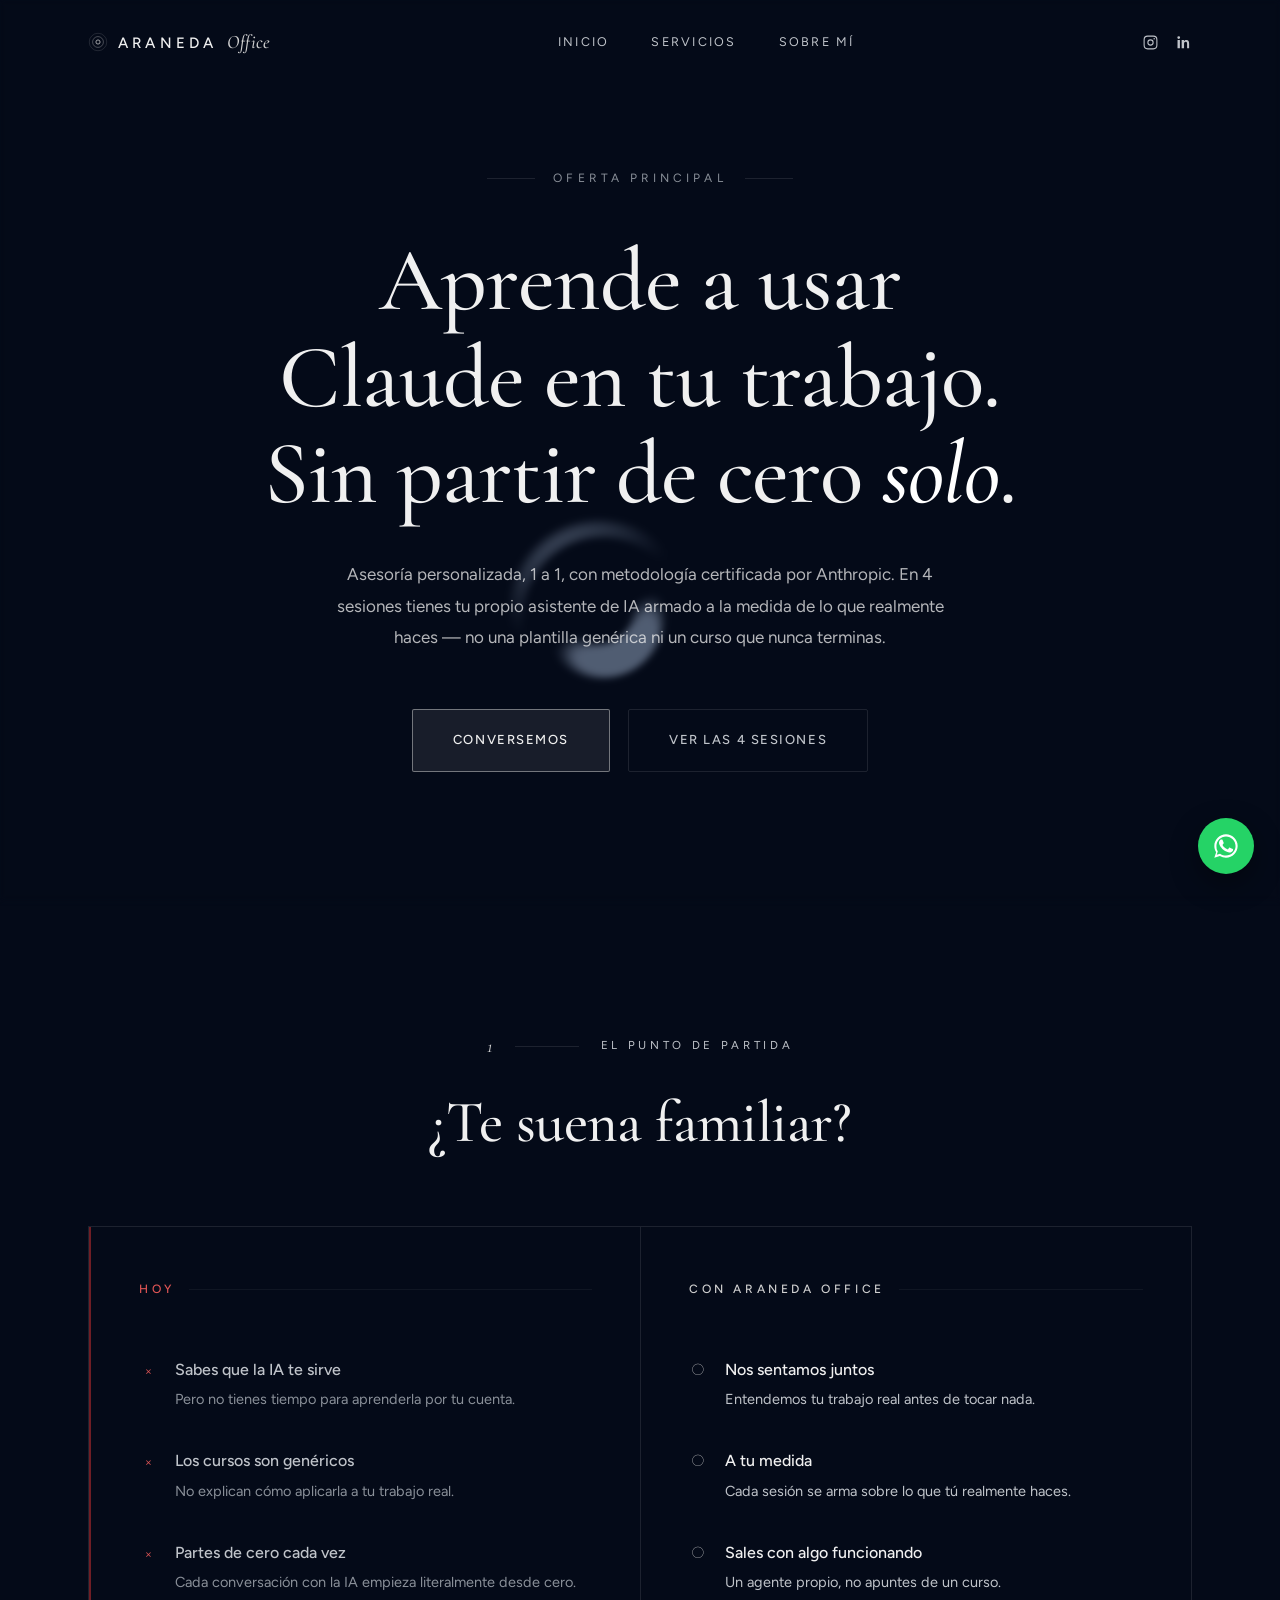
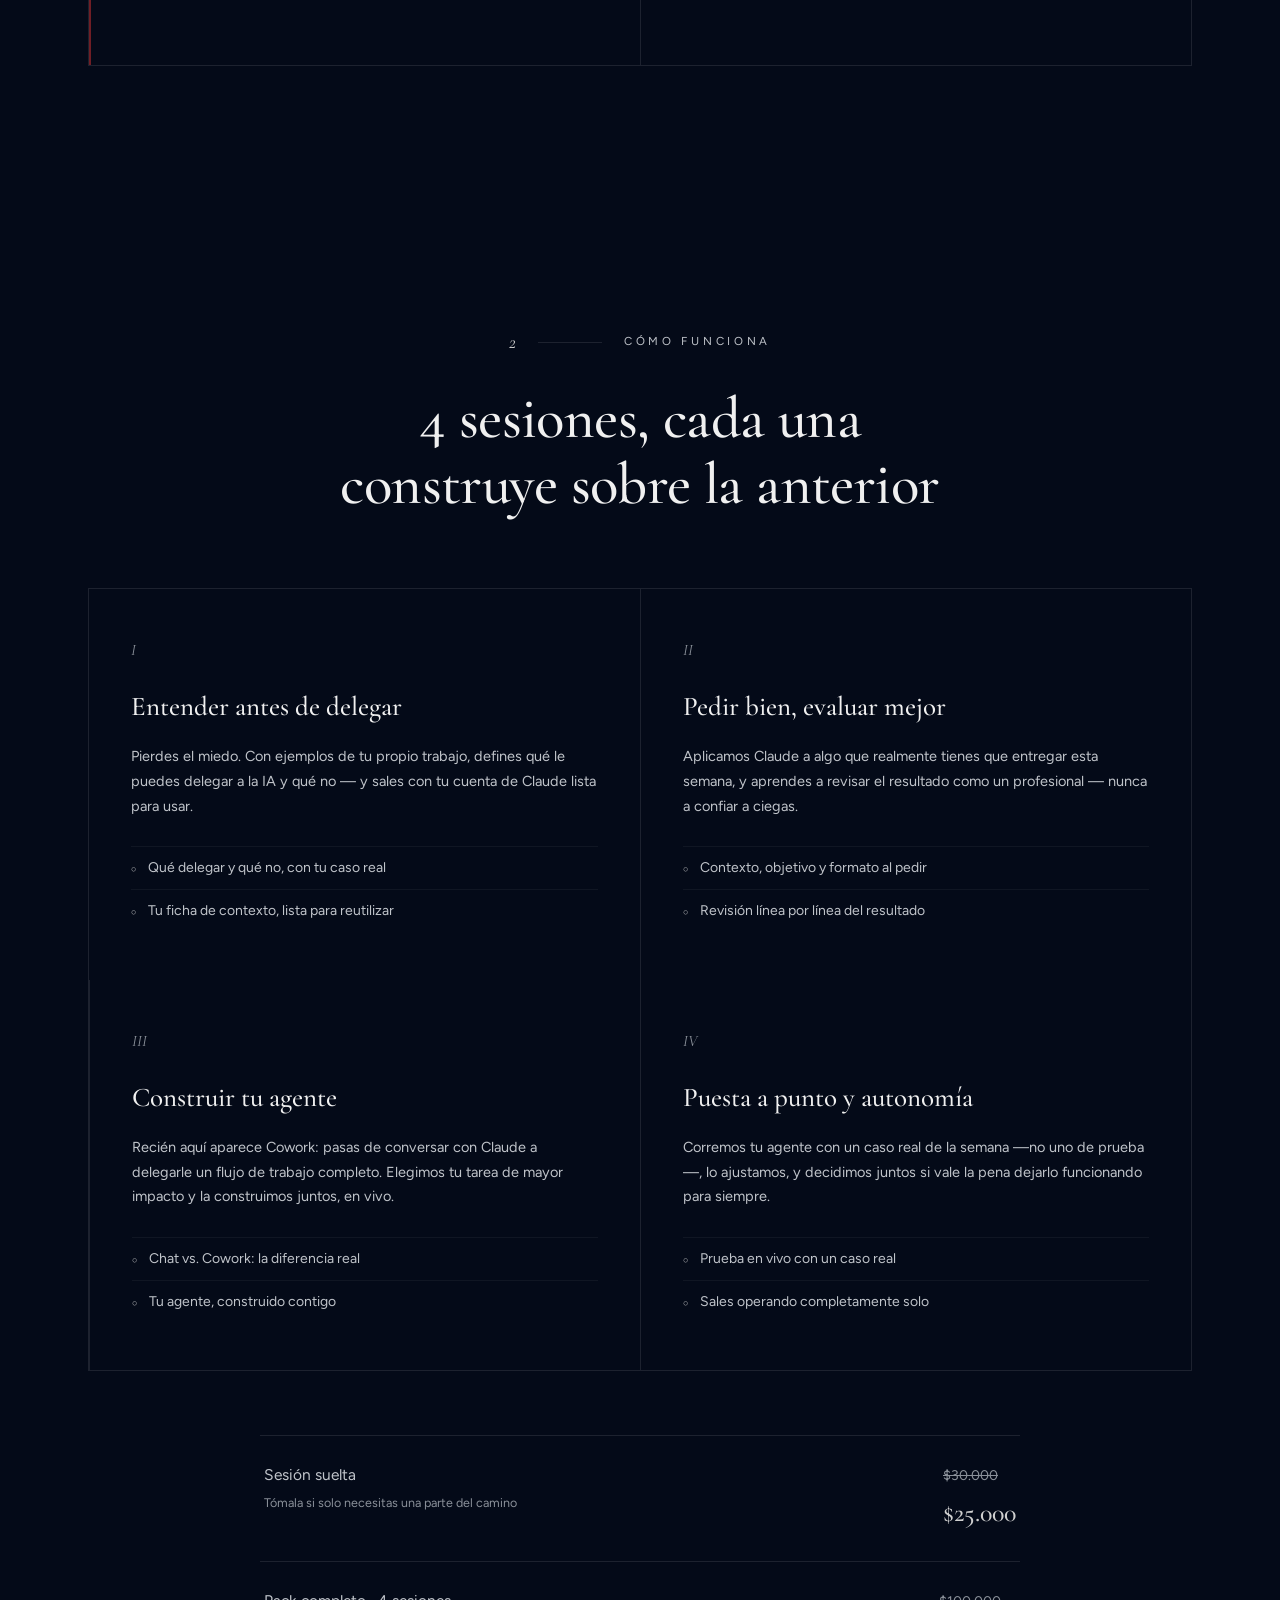
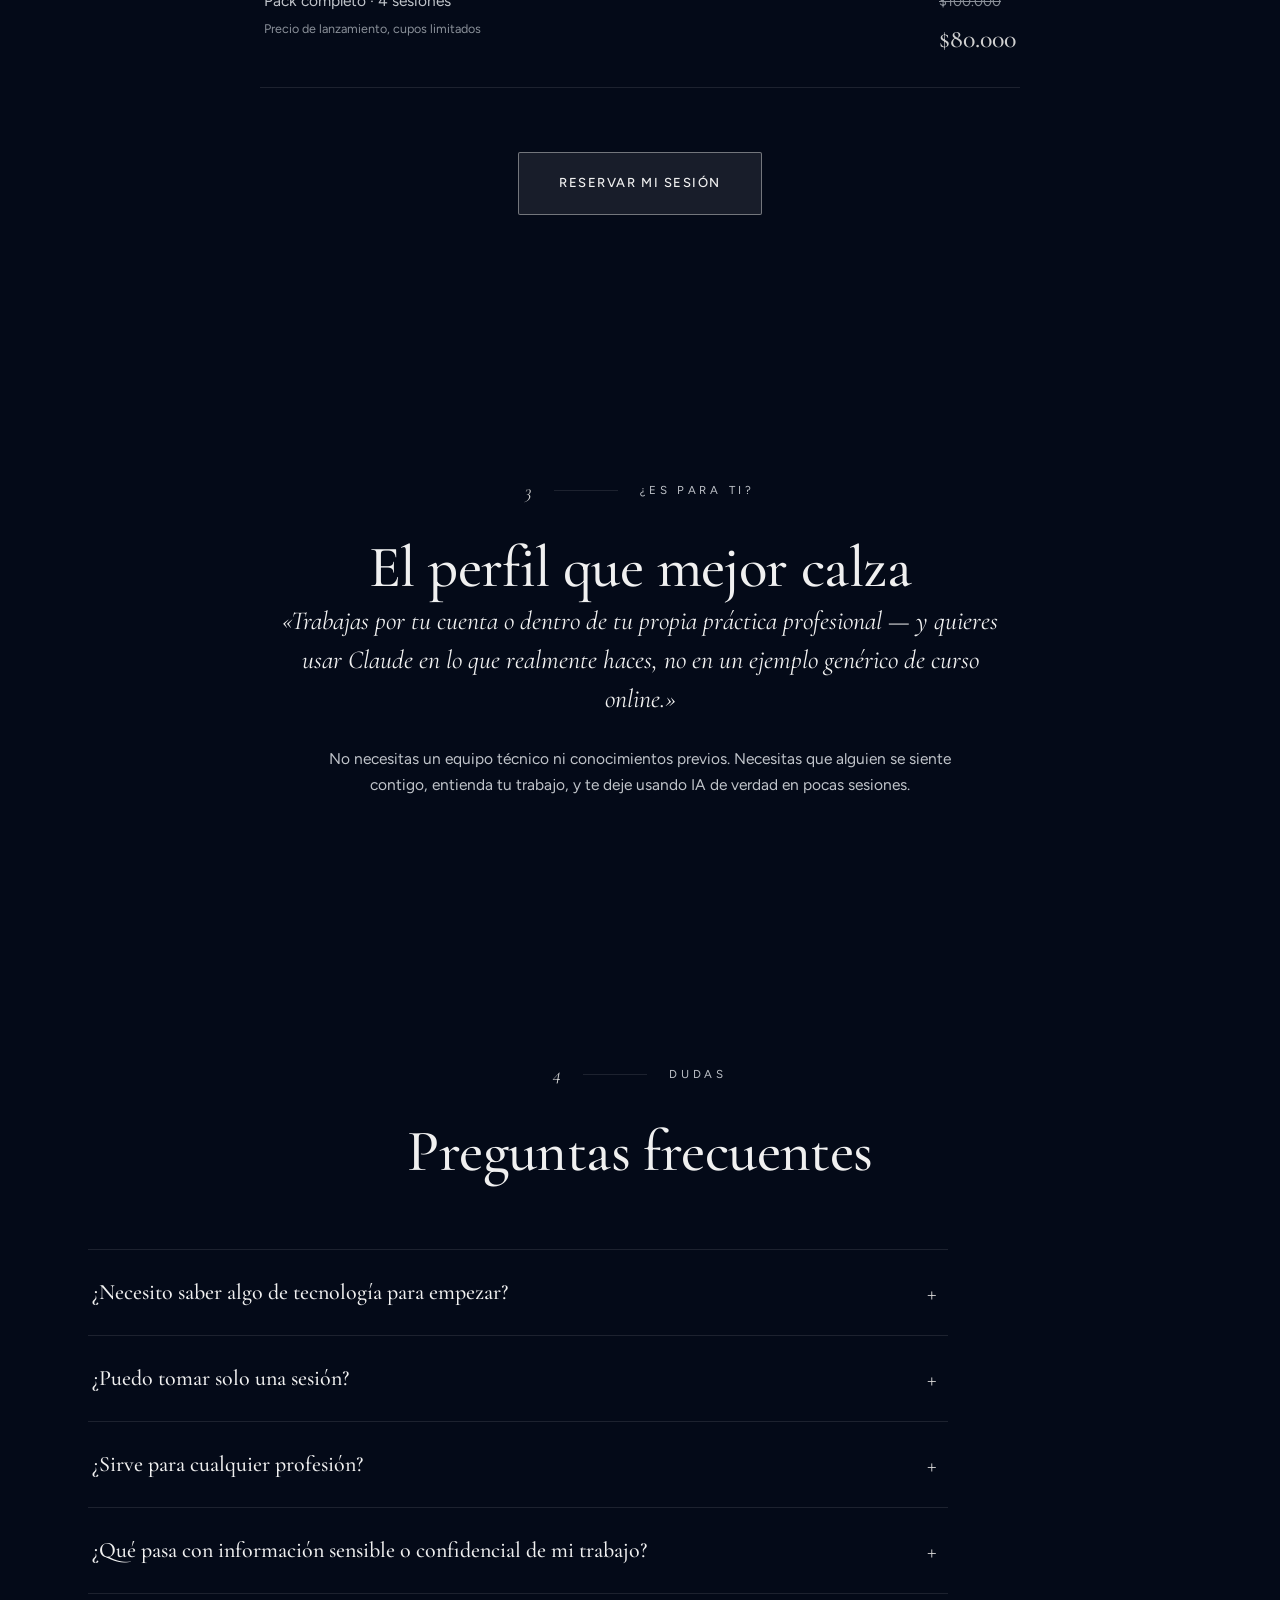
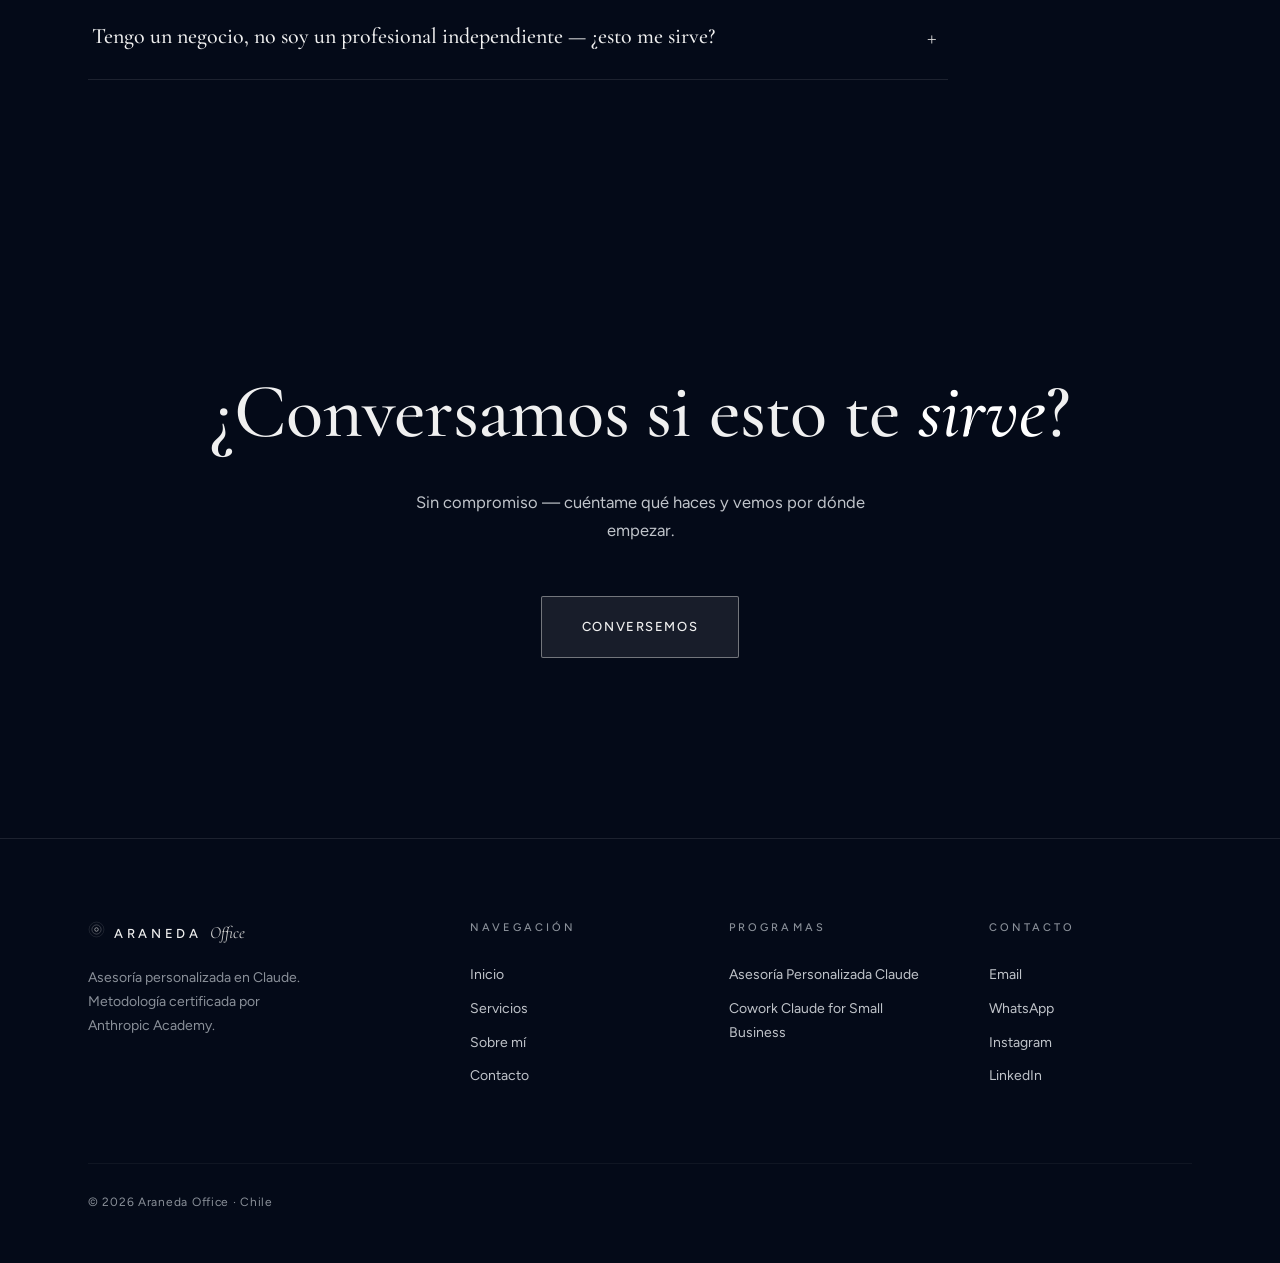
==== asesoria-claude.html @ 97a59f99 "feat: sitio web Araneda Office - deploy inicial Sube el sitio estatico completo (index, servicios, n" ====
<!DOCTYPE html>
<html lang="es">
<head>
<meta charset="UTF-8">
<meta name="viewport" content="width=device-width, initial-scale=1.0">
<title>Asesoría Personalizada Claude — Araneda Office</title>
<meta name="description" content="Asesoría 1 a 1 para aprender a usar Claude en tu trabajo. 4 sesiones, metodología certificada por Anthropic, un agente personalizado armado a tu medida.">
<link rel="preconnect" href="https://fonts.googleapis.com">
<link rel="preconnect" href="https://fonts.gstatic.com" crossorigin>
<link href="https://fonts.googleapis.com/css2?family=Cormorant+Garamond:ital,wght@0,400;0,500;0,600;1,400;1,500;1,600&family=Figtree:wght@300;400;500;600;700&display=swap" rel="stylesheet">
<link rel="stylesheet" href="styles.css">
</head>
<body>

<div id="root">

<a class="wa-float" href="https://wa.me/56984388246" target="_blank" rel="noopener" aria-label="Escríbeme por WhatsApp" data-ripple="true"><svg width="28" height="28" viewBox="0 0 24 24" fill="currentColor"><path d="M17.472 14.382c-.297-.149-1.758-.867-2.03-.967-.273-.099-.471-.148-.67.15-.197.297-.767.966-.94 1.164-.173.199-.347.223-.644.075-.297-.15-1.255-.463-2.39-1.475-.883-.788-1.48-1.761-1.653-2.059-.173-.297-.018-.458.13-.606.134-.133.298-.347.446-.52.149-.174.198-.298.298-.497.099-.198.05-.371-.025-.52-.075-.149-.669-1.612-.916-2.207-.242-.579-.487-.5-.669-.51-.173-.008-.371-.01-.57-.01-.198 0-.52.074-.792.372-.272.297-1.04 1.016-1.04 2.479 0 1.462 1.065 2.875 1.213 3.074.149.198 2.096 3.2 5.077 4.487.709.306 1.262.489 1.694.625.712.227 1.36.195 1.871.118.571-.085 1.758-.719 2.006-1.413.248-.694.248-1.289.173-1.413-.074-.124-.272-.198-.57-.347z"/><path d="M12.001 2C6.478 2 2 6.477 2 12c0 1.98.573 3.827 1.562 5.383L2 22l4.735-1.53A9.953 9.953 0 0 0 12.001 22C17.523 22 22 17.523 22 12S17.523 2 12.001 2zm0 18.2c-1.767 0-3.407-.52-4.79-1.415l-.343-.212-2.808.907.918-2.735-.223-.354A8.174 8.174 0 0 1 3.8 12c0-4.522 3.678-8.2 8.201-8.2 4.522 0 8.199 3.678 8.199 8.2 0 4.523-3.677 8.2-8.199 8.2z"/></svg></a>

<nav class="nv5">
  <div class="ctn nv5-in">
    <a href="index.html" class="nv5-logo" style="text-decoration:none;">
      <span class="mark"><svg width="20" height="20" viewBox="0 0 24 24" fill="none" stroke="currentColor" stroke-width="1" style="color:var(--ac)"><circle cx="12" cy="12" r="2.5" opacity="0.9"></circle><circle cx="12" cy="12" r="6.5" opacity="0.4"></circle><circle cx="12" cy="12" r="10.5" opacity="0.18"></circle></svg></span>
      <span class="w1">Araneda</span><span class="w2">Office</span>
    </a>
    <div class="nv5-lnk">
      <a href="index.html">Inicio</a>
      <a href="servicios.html">Servicios</a>
      <a href="nosotros.html">Sobre mí</a>
    </div>
    <div class="nv5-right">
      <div class="nv5-social">
        <a href="https://www.instagram.com/juandelagua.ia/" target="_blank" rel="noopener" aria-label="Instagram"><svg width="17" height="17" viewBox="0 0 24 24" fill="none" stroke="currentColor" stroke-width="1.5"><rect x="3" y="3" width="18" height="18" rx="5"></rect><circle cx="12" cy="12" r="3.7"></circle><circle cx="17.2" cy="6.8" r="1.05" fill="currentColor" stroke="none"></circle></svg></a>
        <a href="https://www.linkedin.com/in/juan-araneda-979a2236a/" target="_blank" rel="noopener" aria-label="LinkedIn"><svg width="17" height="17" viewBox="0 0 24 24" fill="currentColor"><path d="M6.94 8.5H3.56V20H6.94V8.5ZM5.25 7.01a1.96 1.96 0 1 0 0-3.92 1.96 1.96 0 0 0 0 3.92ZM20.44 20H17.06V14.02c0-1.42-.03-3.25-1.98-3.25-1.99 0-2.3 1.55-2.3 3.15V20H9.4V8.5h3.24v1.57h.05c.45-.85 1.56-1.75 3.2-1.75 3.42 0 4.05 2.25 4.05 5.18V20Z"/></svg></a>
      </div>
    </div>
    <button class="hmb" aria-label="Menú"><svg width="24" height="24" viewBox="0 0 24 24" fill="none" stroke="currentColor" stroke-width="1.5" stroke-linecap="round" stroke-linejoin="round"><line x1="3" y1="6" x2="21" y2="6"></line><line x1="3" y1="12" x2="21" y2="12"></line><line x1="3" y1="18" x2="21" y2="18"></line></svg></button>
  </div>
  <div class="nv5-prog"></div>
</nav>
<div class="mob5">
  <div class="mob5-hd">
    <a href="index.html" class="nv5-logo" style="text-decoration:none;">
      <span class="mark"><svg width="20" height="20" viewBox="0 0 24 24" fill="none" stroke="currentColor" stroke-width="1" style="color:var(--ac)"><circle cx="12" cy="12" r="2.5" opacity="0.9"></circle><circle cx="12" cy="12" r="6.5" opacity="0.4"></circle><circle cx="12" cy="12" r="10.5" opacity="0.18"></circle></svg></span>
      <span class="w1">Araneda</span><span class="w2">Office</span>
    </a>
    <button class="hmb hmb-close" style="display:flex;" aria-label="Cerrar"><svg width="24" height="24" viewBox="0 0 24 24" fill="none" stroke="currentColor" stroke-width="1.5" stroke-linecap="round" stroke-linejoin="round"><line x1="18" y1="6" x2="6" y2="18"></line><line x1="6" y1="6" x2="18" y2="18"></line></svg></button>
  </div>
  <div class="mob5-lnk">
    <a href="index.html">Inicio</a>
    <a href="servicios.html">Servicios</a>
    <a href="nosotros.html">Sobre mí</a>
  </div>
  <div class="mob5-social">
    <a href="https://www.instagram.com/juandelagua.ia/" target="_blank" rel="noopener" aria-label="Instagram"><svg width="22" height="22" viewBox="0 0 24 24" fill="none" stroke="currentColor" stroke-width="1.5"><rect x="3" y="3" width="18" height="18" rx="5"></rect><circle cx="12" cy="12" r="3.7"></circle><circle cx="17.2" cy="6.8" r="1.05" fill="currentColor" stroke="none"></circle></svg></a>
    <a href="https://www.linkedin.com/in/juan-araneda-979a2236a/" target="_blank" rel="noopener" aria-label="LinkedIn"><svg width="22" height="22" viewBox="0 0 24 24" fill="currentColor"><path d="M6.94 8.5H3.56V20H6.94V8.5ZM5.25 7.01a1.96 1.96 0 1 0 0-3.92 1.96 1.96 0 0 0 0 3.92ZM20.44 20H17.06V14.02c0-1.42-.03-3.25-1.98-3.25-1.99 0-2.3 1.55-2.3 3.15V20H9.4V8.5h3.24v1.57h.05c.45-.85 1.56-1.75 3.2-1.75 3.42 0 4.05 2.25 4.05 5.18V20Z"/></svg></a>
    <a href="https://wa.me/56984388246" target="_blank" rel="noopener" aria-label="WhatsApp" class="ico-wa"><svg width="22" height="22" viewBox="0 0 24 24" fill="currentColor"><path d="M17.472 14.382c-.297-.149-1.758-.867-2.03-.967-.273-.099-.471-.148-.67.15-.197.297-.767.966-.94 1.164-.173.199-.347.223-.644.075-.297-.15-1.255-.463-2.39-1.475-.883-.788-1.48-1.761-1.653-2.059-.173-.297-.018-.458.13-.606.134-.133.298-.347.446-.52.149-.174.198-.298.298-.497.099-.198.05-.371-.025-.52-.075-.149-.669-1.612-.916-2.207-.242-.579-.487-.5-.669-.51-.173-.008-.371-.01-.57-.01-.198 0-.52.074-.792.372-.272.297-1.04 1.016-1.04 2.479 0 1.462 1.065 2.875 1.213 3.074.149.198 2.096 3.2 5.077 4.487.709.306 1.262.489 1.694.625.712.227 1.36.195 1.871.118.571-.085 1.758-.719 2.006-1.413.248-.694.248-1.289.173-1.413-.074-.124-.272-.198-.57-.347z"/><path d="M12.001 2C6.478 2 2 6.477 2 12c0 1.98.573 3.827 1.562 5.383L2 22l4.735-1.53A9.953 9.953 0 0 0 12.001 22C17.523 22 22 17.523 22 12S17.523 2 12.001 2zm0 18.2c-1.767 0-3.407-.52-4.79-1.415l-.343-.212-2.808.907.918-2.735-.223-.354A8.174 8.174 0 0 1 3.8 12c0-4.522 3.678-8.2 8.201-8.2 4.522 0 8.199 3.678 8.199 8.2 0 4.523-3.677 8.2-8.199 8.2z"/></svg></a>
  </div>
</div>

<main>

<section class="hr5" id="hero">
  <div class="hr5-badge">Oferta principal</div>
  <h1>Aprende a usar Claude en tu trabajo.<br>Sin partir de cero <em>solo</em>.</h1>
  <p class="hr5-sub">Asesoría personalizada, 1 a 1, con metodología certificada por Anthropic. En 4 sesiones tienes tu propio asistente de IA armado a la medida de lo que realmente haces — no una plantilla genérica ni un curso que nunca terminas.</p>
  <div class="hr5-btns">
    <a href="https://wa.me/56984388246?text=Hola%20Juan%21%20Vi%20tu%20web%20%28Araneda%20Office%29%20y%20quiero%20conversar%20sobre%20c%C3%B3mo%20empezar%20a%20usar%20Claude%20en%20mi%20trabajo." target="_blank" rel="noopener" class="bt bt-p bt-lg" data-ripple="true">Conversemos</a>
    <a href="#sesiones" class="bt bt-g bt-lg" data-ripple="true">Ver las 4 sesiones</a>
  </div>
</section>

<section class="sc5" id="problema">
  <div class="ctn">
    <div class="sc-hd5">
      <div class="shd"><span class="shd-num">1</span><span class="shd-line"></span><span class="shd-lb">El punto de partida</span></div>
      <h2 class="shd-tt">¿Te suena familiar?</h2>
    </div>
    <div class="ps5-grid">
      <div class="ps5-col" style="border-left:2px solid rgba(220,50,50,0.5);">
        <div class="ps5-col-hd bad" style="color:#e05555;">Hoy</div>
        <div class="ps5-item bad"><span class="ps5-mark" style="color:#e05555;">×</span><div><h4>Sabes que la IA te sirve</h4><p>Pero no tienes tiempo para aprenderla por tu cuenta.</p></div></div>
        <div class="ps5-item bad"><span class="ps5-mark" style="color:#e05555;">×</span><div><h4>Los cursos son genéricos</h4><p>No explican cómo aplicarla a tu trabajo real.</p></div></div>
        <div class="ps5-item bad"><span class="ps5-mark" style="color:#e05555;">×</span><div><h4>Partes de cero cada vez</h4><p>Cada conversación con la IA empieza literalmente desde cero.</p></div></div>
      </div>
      <div class="ps5-col">
        <div class="ps5-col-hd good">Con Araneda Office</div>
        <div class="ps5-item good"><span class="ps5-mark">○</span><div><h4>Nos sentamos juntos</h4><p>Entendemos tu trabajo real antes de tocar nada.</p></div></div>
        <div class="ps5-item good"><span class="ps5-mark">○</span><div><h4>A tu medida</h4><p>Cada sesión se arma sobre lo que tú realmente haces.</p></div></div>
        <div class="ps5-item good"><span class="ps5-mark">○</span><div><h4>Sales con algo funcionando</h4><p>Un agente propio, no apuntes de un curso.</p></div></div>
      </div>
    </div>
  </div>
</section>

<section class="sc5" id="sesiones">
  <div class="ctn">
    <div class="sc-hd5">
      <div class="shd"><span class="shd-num">2</span><span class="shd-line"></span><span class="shd-lb">Cómo funciona</span></div>
      <h2 class="shd-tt">4 sesiones, cada una construye sobre la anterior</h2>
    </div>
    <div class="mtd-grid mtd-grid-2">
      <div class="mtd-card" data-ripple="true">
        <span class="mtd-num">I</span>
        <h3>Entender antes de delegar</h3>
        <p>Pierdes el miedo. Con ejemplos de tu propio trabajo, defines qué le puedes delegar a la IA y qué no — y sales con tu cuenta de Claude lista para usar.</p>
        <div class="mtd-bullets">
          <div class="mtd-bl"><span>Qué delegar y qué no, con tu caso real</span></div>
          <div class="mtd-bl"><span>Tu ficha de contexto, lista para reutilizar</span></div>
        </div>
      </div>
      <div class="mtd-card" data-ripple="true">
        <span class="mtd-num">II</span>
        <h3>Pedir bien, evaluar mejor</h3>
        <p>Aplicamos Claude a algo que realmente tienes que entregar esta semana, y aprendes a revisar el resultado como un profesional — nunca a confiar a ciegas.</p>
        <div class="mtd-bullets">
          <div class="mtd-bl"><span>Contexto, objetivo y formato al pedir</span></div>
          <div class="mtd-bl"><span>Revisión línea por línea del resultado</span></div>
        </div>
      </div>
      <div class="mtd-card" data-ripple="true">
        <span class="mtd-num">III</span>
        <h3>Construir tu agente</h3>
        <p>Recién aquí aparece Cowork: pasas de conversar con Claude a delegarle un flujo de trabajo completo. Elegimos tu tarea de mayor impacto y la construimos juntos, en vivo.</p>
        <div class="mtd-bullets">
          <div class="mtd-bl"><span>Chat vs. Cowork: la diferencia real</span></div>
          <div class="mtd-bl"><span>Tu agente, construido contigo</span></div>
        </div>
      </div>
      <div class="mtd-card" data-ripple="true">
        <span class="mtd-num">IV</span>
        <h3>Puesta a punto y autonomía</h3>
        <p>Corremos tu agente con un caso real de la semana —no uno de prueba—, lo ajustamos, y decidimos juntos si vale la pena dejarlo funcionando para siempre.</p>
        <div class="mtd-bullets">
          <div class="mtd-bl"><span>Prueba en vivo con un caso real</span></div>
          <div class="mtd-bl"><span>Sales operando completamente solo</span></div>
        </div>
      </div>
    </div>
    <div class="prc">
      <div class="prc-row">
        <div class="prc-lb">Sesión suelta<small>Tómala si solo necesitas una parte del camino</small></div>
        <div class="prc-val"><span class="prc-old">$30.000</span><span class="prc-new">$25.000</span></div>
      </div>
      <div class="prc-row">
        <div class="prc-lb">Pack completo · 4 sesiones<small>Precio de lanzamiento, cupos limitados</small></div>
        <div class="prc-val"><span class="prc-old">$100.000</span><span class="prc-new">$80.000</span></div>
      </div>
    </div>
    <div class="mtd-cta">
      <a href="https://wa.me/56984388246?text=Hola%20Juan%21%20Quiero%20reservar%20mi%20sesi%C3%B3n%20de%20la%20Asesor%C3%ADa%20Personalizada%20Claude." target="_blank" rel="noopener" class="bt bt-p bt-lg" data-ripple="true">Reservar mi sesión</a>
    </div>
  </div>
</section>

<section class="sc5" id="para-ti">
  <div class="ctn">
    <div class="sc-hd5">
      <div class="shd"><span class="shd-num">3</span><span class="shd-line"></span><span class="shd-lb">¿Es para ti?</span></div>
      <h2 class="shd-tt">El perfil que mejor calza</h2>
    </div>
    <p style="font-family:var(--serif);font-size:26px;font-style:italic;font-weight:400;color:var(--t1);line-height:1.5;max-width:720px;margin:0 auto;text-align:center;">
      «Trabajas por tu cuenta o dentro de tu propia práctica profesional — y quieres usar Claude en lo que realmente haces, no en un ejemplo genérico de curso online.»
    </p>
    <p style="max-width:640px;margin:28px auto 0;text-align:center;color:var(--t2);font-size:15.5px;">No necesitas un equipo técnico ni conocimientos previos. Necesitas que alguien se siente contigo, entienda tu trabajo, y te deje usando IA de verdad en pocas sesiones.</p>
  </div>
</section>

<section class="sc5" id="faq">
  <div class="ctn">
    <div class="sc-hd5">
      <div class="shd"><span class="shd-num">4</span><span class="shd-line"></span><span class="shd-lb">Dudas</span></div>
      <h2 class="shd-tt">Preguntas frecuentes</h2>
    </div>
    <div class="fq5">
      <div class="fq5-it">
        <button class="fq5-q"><span>¿Necesito saber algo de tecnología para empezar?</span><span class="pm">+</span></button>
        <div class="fq5-a"><div class="fq5-a-in">No. Está pensado para alguien que parte desde cero.</div></div>
      </div>
      <div class="fq5-it">
        <button class="fq5-q"><span>¿Puedo tomar solo una sesión?</span><span class="pm">+</span></button>
        <div class="fq5-a"><div class="fq5-a-in">Sí — se venden sueltas a precio de lanzamiento de $25.000 cada una, aunque el pack de las 4 tiene mejor precio y sigue un camino pensado para que cada sesión construya sobre la anterior.</div></div>
      </div>
      <div class="fq5-it">
        <button class="fq5-q"><span>¿Sirve para cualquier profesión?</span><span class="pm">+</span></button>
        <div class="fq5-a"><div class="fq5-a-in">Sí — el contenido de la sesión 2 en adelante se adapta a lo que tú hagas (clases, informes, atención a tus clientes, lo que sea). No es una plantilla fija.</div></div>
      </div>
      <div class="fq5-it">
        <button class="fq5-q"><span>¿Qué pasa con información sensible o confidencial de mi trabajo?</span><span class="pm">+</span></button>
        <div class="fq5-a"><div class="fq5-a-in">Se trata desde la primera sesión — hay reglas claras sobre qué nunca debe compartirse con una IA de uso general, antes de tocar nada de tu información real.</div></div>
      </div>
      <div class="fq5-it">
        <button class="fq5-q"><span>Tengo un negocio, no soy un profesional independiente — ¿esto me sirve?</span><span class="pm">+</span></button>
        <div class="fq5-a"><div class="fq5-a-in">Puede que te sirva más <a href="cowork-sb.html" style="color:var(--ac);">Cowork Claude for Small Business</a> (próximamente), pensado específicamente para dueños de negocio. Si tienes dudas, <a href="https://wa.me/56984388246?text=Hola%20Juan%2C%20tengo%20una%20duda%20sobre%20cu%C3%A1l%20programa%20me%20sirve." target="_blank" rel="noopener" style="color:var(--ac);">escríbeme</a> y te oriento.</div></div>
      </div>
    </div>
  </div>
</section>

<section class="ct5" id="cta">
  <div class="ctn">
    <h2>¿Conversamos si esto te <em>sirve</em>?</h2>
    <p class="ct5-ds">Sin compromiso — cuéntame qué haces y vemos por dónde empezar.</p>
    <a href="https://wa.me/56984388246?text=Hola%20Juan%21%20Vi%20tu%20web%20%28Araneda%20Office%29%20y%20quiero%20conversar%20sobre%20c%C3%B3mo%20empezar%20a%20usar%20Claude%20en%20mi%20trabajo." target="_blank" rel="noopener" class="bt bt-p bt-lg" data-ripple="true">Conversemos</a>
  </div>
</section>

</main>

<footer class="ft5">
  <div class="ctn">
    <div class="ft5-grid">
      <div>
        <span class="ft5-br">
          <svg width="17" height="17" viewBox="0 0 24 24" fill="none" stroke="currentColor" stroke-width="1" style="color:var(--ac)"><circle cx="12" cy="12" r="2.5" opacity="0.9"></circle><circle cx="12" cy="12" r="6.5" opacity="0.4"></circle><circle cx="12" cy="12" r="10.5" opacity="0.18"></circle></svg>
          <span class="w1">Araneda</span><span class="w2">Office</span>
        </span>
        <p class="ft5-tg">Asesoría personalizada en Claude. Metodología certificada por Anthropic Academy.</p>
      </div>
      <div class="ft5-col">
        <h4>Navegación</h4>
        <a href="index.html">Inicio</a>
        <a href="servicios.html">Servicios</a>
        <a href="nosotros.html">Sobre mí</a>
        <a href="contacto.html">Contacto</a>
      </div>
      <div class="ft5-col">
        <h4>Programas</h4>
        <a href="asesoria-claude.html">Asesoría Personalizada Claude</a>
        <a href="cowork-sb.html">Cowork Claude for Small Business</a>
      </div>
      <div class="ft5-col">
        <h4>Contacto</h4>
        <a href="mailto:juanaranedagattavara@gmail.com">Email</a>
        <a href="https://wa.me/56984388246" target="_blank" rel="noopener">WhatsApp</a>
        <a href="https://www.instagram.com/juandelagua.ia/" target="_blank" rel="noopener">Instagram</a>
        <a href="https://www.linkedin.com/in/juan-araneda-979a2236a/" target="_blank" rel="noopener">LinkedIn</a>
      </div>
    </div>
    <div class="ft5-btm">
      <span>© 2026 Araneda Office · Chile</span>
    </div>
  </div>
</footer>

</div>

<script src="water.js"></script>
<script src="site.js"></script>
</body>
</html>
---- styles.css ----
/* styles-v5.css — Araneda Office v5 · "Agua quieta" */

:root {
  --bg: #040a18;
  --bg2: #060e1e;
  --t1: #f0f0f0;
  --t2: #c0c4ca;
  --t3: #8a9099;
  --ac: #d0d0d0;
  --ac-rgb: 208, 208, 208;
  --hair: rgba(255, 255, 255, 0.10);
  --hair-soft: rgba(255, 255, 255, 0.05);
  --glass: rgba(2, 2, 4, 0.65);
  --serif: 'Cormorant Garamond', Georgia, serif;
  --sans: 'Figtree', 'Helvetica Neue', sans-serif;
  --ease: cubic-bezier(0.16, 1, 0.3, 1);
}

* { margin: 0; padding: 0; box-sizing: border-box; }
html { scroll-behavior: smooth; }
body {
  background: var(--bg);
  color: var(--t1);
  font-family: var(--sans);
  font-weight: 400;
  font-size: 16px;
  line-height: 1.7;
  -webkit-font-smoothing: antialiased;
  overflow-x: hidden;
}
::selection { background: rgba(255, 255, 255, 0.2); color: #fff; }
::-webkit-scrollbar { width: 10px; }
::-webkit-scrollbar-track { background: var(--bg); }
::-webkit-scrollbar-thumb { background: rgba(255, 255, 255, 0.12); border-radius: 5px; border: 2px solid var(--bg); }

#water-sim {
  position: fixed; inset: 0;
  width: 100vw; height: 100vh;
  z-index: 0; pointer-events: none;
  filter: blur(2.5px);
  image-rendering: auto;
}
#water-rings {
  position: fixed; inset: 0;
  z-index: 0; pointer-events: none;
}
#root { position: relative; z-index: 1; }

a { color: inherit; text-decoration: none; }
em { font-style: italic; }

.ctn { max-width: 1200px; margin: 0 auto; padding: 0 48px; }

/* ── Section wrapper ── */

/* ── Buttons ── */
.bt {
  display: inline-flex; align-items: center; gap: 10px;
  font-family: var(--sans); font-size: 13px; font-weight: 500;
  letter-spacing: 0.12em; text-transform: uppercase;
  padding: 17px 32px;
  border: 1px solid rgba(var(--ac-rgb), 0.35);
  border-radius: 2px;
  color: var(--t1);
  background: rgba(var(--ac-rgb), 0.05);
  cursor: pointer;
  transition: background 0.5s var(--ease), border-color 0.5s var(--ease), color 0.5s var(--ease), box-shadow 0.5s var(--ease);
  white-space: nowrap;
}
.bt:hover {
  background: rgba(var(--ac-rgb), 0.13);
  border-color: rgba(var(--ac-rgb), 0.65);
  box-shadow: 0 0 36px rgba(var(--ac-rgb), 0.12);
}
.bt-p { border-color: rgba(var(--ac-rgb), 0.5); background: rgba(var(--ac-rgb), 0.1); }
.bt-g { border-color: var(--hair); background: transparent; color: var(--t2); }
.bt-g:hover { color: var(--t1); }
.bt-lg { padding: 19px 40px; }
.bt svg { flex-shrink: 0; }
.bt:disabled { cursor: default; }
button.bt { font-family: var(--sans); }

/* ── Nav ── */
.nv5 {
  position: fixed; top: 0; left: 0; right: 0; z-index: 50;
  transition: background 0.6s var(--ease), border-color 0.6s var(--ease), backdrop-filter 0.6s var(--ease);
  border-bottom: 1px solid transparent;
}
.nv5.scr {
  background: rgba(4, 10, 24, 0.82);
  backdrop-filter: blur(14px);
  -webkit-backdrop-filter: blur(14px);
  border-bottom-color: var(--hair-soft);
}
.nv5-in {
  display: flex; align-items: center; justify-content: space-between;
  height: 84px;
}
.nv5-logo {
  display: inline-flex; align-items: baseline; gap: 10px;
  cursor: pointer; user-select: none;
}
.nv5-logo .mark { align-self: center; display: inline-flex; }
.nv5-logo .w1 {
  font-family: var(--sans); font-weight: 500; font-size: 15px;
  letter-spacing: 0.28em; text-transform: uppercase; color: var(--t1);
}
.nv5-logo .w2 {
  font-family: var(--serif); font-style: italic; font-weight: 500;
  font-size: 19px; color: var(--ac); letter-spacing: 0.02em;
}
.nv5-lnk { display: flex; gap: 42px; }
.nv5-lnk a {
  font-size: 12.5px; font-weight: 400; letter-spacing: 0.18em; text-transform: uppercase;
  color: var(--t2);
  transition: color 0.4s;
  position: relative; padding: 4px 0;
}
.nv5-lnk a::after {
  content: ''; position: absolute; bottom: 0; left: 0;
  width: 100%; height: 1px; background: var(--ac);
  transform: scaleX(0); transform-origin: left;
  transition: transform 0.5s var(--ease);
}
.nv5-lnk a:hover { color: var(--t1); }
.nv5-lnk a:hover::after { transform: scaleX(1); }
.nv5-cta .bt { padding: 12px 22px; font-size: 11.5px; }
.nv5-right { display: flex; align-items: center; gap: 24px; }
.nv5-social { display: flex; align-items: center; gap: 16px; }
.nv5-social a { color: var(--t2); display: inline-flex; transition: color 0.4s, transform 0.4s var(--ease); }
.nv5-social a:hover { color: var(--ac); transform: translateY(-2px); }
.nv5-prog {
  position: absolute; bottom: -1px; left: 0; height: 1px;
  background: rgba(255, 255, 255, 0.35);
  transition: width 0.15s linear;
  pointer-events: none;
}
.hmb {
  display: none; background: none; border: none; color: var(--t1);
  cursor: pointer; padding: 8px;
}

/* Mobile menu */
.mob5 {
  position: fixed; inset: 0; z-index: 90;
  background: rgba(4, 10, 24, 0.97);
  backdrop-filter: blur(20px); -webkit-backdrop-filter: blur(20px);
  display: none; flex-direction: column;
  padding: 24px 32px;
}
.mob5.on { display: flex; }
.mob5-hd { display: flex; align-items: center; justify-content: space-between; height: 60px; }
.mob5-lnk { display: flex; flex-direction: column; gap: 8px; margin-top: 64px; }
.mob5-lnk a {
  font-family: var(--serif); font-size: 34px; font-weight: 500;
  color: var(--t2); padding: 10px 0;
  border-bottom: 1px solid var(--hair-soft);
  transition: color 0.4s, padding-left 0.4s var(--ease);
}
.mob5-lnk a:hover { color: var(--t1); padding-left: 12px; }
.mob5-lnk a.acc { color: var(--ac); font-style: italic; }
.mob5-social { display: flex; align-items: center; gap: 22px; margin-top: 40px; padding-top: 28px; border-top: 1px solid var(--hair-soft); }
.mob5-social a { color: var(--t2); display: inline-flex; transition: color 0.4s; }
.mob5-social a:hover { color: var(--ac); }

/* ── WhatsApp floating button ── */
.wa-float {
  position: fixed; right: 26px; bottom: 26px; z-index: 70;
  width: 56px; height: 56px; border-radius: 50%;
  background: #25D366; color: #fff;
  display: flex; align-items: center; justify-content: center;
  box-shadow: 0 10px 28px rgba(0,0,0,0.4);
  transition: transform 0.4s var(--ease), box-shadow 0.4s var(--ease);
}
.wa-float:hover { transform: translateY(-3px) scale(1.06); box-shadow: 0 14px 34px rgba(0,0,0,0.5); }
@media (max-width: 768px) { .wa-float { right: 16px; bottom: 16px; width: 50px; height: 50px; } }

/* ── Pricing: launch price / strikethrough / soon badge ── */
.prc-old { display: block; font-size: 14px; font-family: var(--sans); font-weight: 400; color: var(--t3); text-decoration: line-through; margin-bottom: 3px; }
.prc-new { color: var(--ac); }
.prc-launch-tag {
  display: inline-block; margin-left: 10px; font-size: 9.5px; letter-spacing: 0.14em; text-transform: uppercase;
  color: var(--ac); border: 1px solid rgba(var(--ac-rgb), 0.4); padding: 4px 9px; vertical-align: middle;
}
.soon-badge {
  display: inline-block; font-size: 11px; font-weight: 700; letter-spacing: 0.14em; text-transform: uppercase;
  color: #ff5c5c; border: 1px solid rgba(255,92,92,0.55); background: rgba(255,92,92,0.1);
  padding: 5px 12px; margin-left: 12px; vertical-align: middle;
}
.prc-row.soon .prc-val { color: #ff5c5c; font-style: normal; font-weight: 700; font-size: 17px; letter-spacing: 0.06em; text-transform: uppercase; }
.bt-soon { opacity: 0.55; cursor: default; pointer-events: none; }
.ico-wa { color: #25D366 !important; }
.ico-wa:hover { color: #1ebc59 !important; }

/* ── Hero ── */
.hr5 {
  min-height: 100vh;
  display: flex; flex-direction: column;
  align-items: center; justify-content: center;
  text-align: center;
  position: relative;
  padding: 140px 24px 100px;
}
.hr5-badge {
  font-size: 12px; font-weight: 400; letter-spacing: 0.34em; text-transform: uppercase;
  color: var(--t3);
  display: inline-flex; align-items: center; gap: 18px;
  margin-bottom: 44px;
}
.hr5-badge::before, .hr5-badge::after {
  content: ''; width: 48px; height: 1px; background: var(--hair);
}
.hr5 h1 {
  font-family: var(--serif); font-weight: 500;
  font-size: clamp(44px, 7vw, 92px);
  line-height: 1.08;
  letter-spacing: -0.01em;
  max-width: 1060px;
  text-wrap: balance;
}
.hr5 h1 em { color: #fff; font-weight: 500; }
.hr5-sub {
  max-width: 620px;
  margin-top: 36px;
  font-size: 17px; line-height: 1.85; color: var(--t1); opacity: 0.75;
  text-wrap: pretty;
}
.hr5-btns { display: flex; gap: 18px; margin-top: 56px; flex-wrap: wrap; justify-content: center; }
.hr5-proof {
  margin-top: 60px;
  font-size: 13px; color: var(--t2); letter-spacing: 0.04em;
  font-style: italic; font-family: var(--serif); font-size: 16px;
}
.hr5-scroll {
  position: absolute; bottom: 38px; left: 50%; transform: translateX(-50%);
  display: flex; flex-direction: column; align-items: center; gap: 12px;
  color: var(--t3); font-size: 10.5px; letter-spacing: 0.3em; text-transform: uppercase;
}
.hr5-scroll .line {
  width: 1px; height: 56px;
  background: linear-gradient(to bottom, transparent, rgba(255, 255, 255, 0.3));
  position: relative; overflow: hidden;
}
.hr5-scroll .line::after {
  content: ''; position: absolute; top: -40%; left: 0; width: 100%; height: 40%;
  background: rgba(255, 255, 255, 0.6);
  animation: drip 2.6s var(--ease) infinite;
}
@keyframes drip { 0% { top: -40%; } 70%, 100% { top: 110%; } }
@media (prefers-reduced-motion: reduce) { .hr5-scroll .line::after { animation: none; } }

/* ── Sections ── */
.sc5 { padding: 130px 0; position: relative; }
.shd { display: flex; align-items: center; gap: 22px; margin-bottom: 28px; justify-content: center; }
.shd-num {
  font-family: var(--serif); font-style: italic; font-size: 19px; color: var(--ac);
}
.shd-line { flex: 0 0 64px; height: 1px; background: var(--hair); }
.shd-lb {
  font-size: 11.5px; letter-spacing: 0.32em; text-transform: uppercase; color: var(--t2);
  font-weight: 400;
}
.shd-tt {
  font-family: var(--serif); font-weight: 500;
  font-size: clamp(36px, 4.6vw, 60px);
  line-height: 1.12; letter-spacing: -0.01em;
  max-width: 760px;
  text-wrap: balance;
  text-align: center;
  margin: 0 auto;
}
.shd-tt em { color: #fff; }
.shd-ds { margin-top: 22px; max-width: 560px; color: var(--t1); font-size: 16.5px; text-wrap: pretty; opacity: 0.8; text-align: center; margin-left: auto; margin-right: auto; }

/* ── Service cards (2-col grid) ── */
.svc-list { margin-top: 70px; display: grid; grid-template-columns: 1fr 1fr; gap: 20px; }
.svc-card {
  border: 1px solid var(--hair);
  padding: 44px 36px;
  transition: background 0.5s var(--ease), border-color 0.5s var(--ease);
  cursor: default;
}
.svc-card:hover { background: rgba(var(--ac-rgb), 0.03); border-color: rgba(255,255,255,0.14); }
.svc-num { font-family: var(--serif); font-style: italic; font-size: 15px; color: var(--t3); display: block; margin-bottom: 20px; }
.svc-card h3 {
  font-family: var(--serif); font-weight: 500; font-size: 28px; letter-spacing: 0;
  line-height: 1.2; margin-bottom: 14px;
}
.svc-card p { color: var(--t2); font-size: 15px; text-wrap: pretty; line-height: 1.75; }
.svc-note { margin-top: 44px; color: var(--t3); font-size: 15px; text-align: center; }
.svc-note a { color: var(--ac); border-bottom: 1px solid rgba(var(--ac-rgb), 0.3); transition: border-color 0.4s; }
.svc-note a:hover { border-color: var(--ac); }

/* ── FLUJO ── */
.flj-intro {
  font-family: var(--serif); font-style: italic; font-weight: 400;
  font-size: clamp(21px, 2.6vw, 30px); line-height: 1.5;
  color: var(--t2); max-width: 680px;
  margin: 26px auto 0;
  text-align: center;
}
.flj-intro strong { color: var(--ac); font-weight: 500; }
.flj-grid {
  display: grid; grid-template-columns: repeat(4, 1fr);
  gap: 0; margin-top: 90px;
  border-left: 1px solid var(--hair);
}
.flj-step {
  padding: 8px 28px 8px 28px;
  border-right: 1px solid var(--hair);
  position: relative;
  transition: background 0.6s var(--ease);
}
.flj-step:hover { background: rgba(var(--ac-rgb), 0.025); }
.flj-letter {
  font-family: var(--serif); font-style: italic; font-weight: 500;
  font-size: 84px; line-height: 1;
  color: transparent;
  -webkit-text-stroke: 1px rgba(255, 255, 255, 0.35);
  transition: color 0.7s var(--ease);
}
.flj-step:hover .flj-letter { color: rgba(255, 255, 255, 0.7); }
.flj-word {
  margin-top: 26px;
  font-size: 12px; letter-spacing: 0.26em; text-transform: uppercase;
  color: var(--t1); font-weight: 500;
}
.flj-step p { margin-top: 16px; font-size: 14px; line-height: 1.75; color: var(--t2); text-wrap: pretty; }

/* ── Industries (3-col grid) ── */
.ind5-list { margin-top: 70px; display: grid; grid-template-columns: repeat(2, 1fr); gap: 20px; }
.ind5-card {
  border: 1px solid var(--hair);
  padding: 44px 32px;
  text-decoration: none; color: inherit;
  display: flex; flex-direction: column;
  transition: background 0.5s var(--ease), border-color 0.5s var(--ease);
}
.ind5-card:hover { background: rgba(var(--ac-rgb), 0.03); border-color: rgba(255,255,255,0.14); }
.ind5-card h3 {
  font-family: var(--serif); font-weight: 500;
  font-size: clamp(24px, 2.8vw, 30px); line-height: 1.2;
  margin-bottom: 16px;
  transition: color 0.4s;
}
.ind5-card:hover h3 { color: var(--ac); }
.ind5-card p { color: var(--t2); font-size: 14.5px; text-wrap: pretty; line-height: 1.75; }
.ind5-note { margin-top: 44px; color: var(--t3); font-size: 15px; text-align: center; }
.ind5-note a { color: var(--ac); border-bottom: 1px solid rgba(var(--ac-rgb), 0.3); }

/* ── About ── */
.ab5-grid { display: grid; grid-template-columns: 1fr 240px; gap: 70px; align-items: start; margin-top: 70px; }
.ab5-photo-wrap {
  position: sticky; top: 120px;
  display: flex; flex-direction: column; align-items: center; gap: 20px;
}
.ab5-photo {
  width: 200px; height: 200px;
  border-radius: 50%;
  object-fit: cover;
  border: 2px solid var(--hair);
  filter: grayscale(0.1);
}
.ab5-photo-name {
  font-family: var(--serif); font-size: 18px; font-weight: 500; color: var(--t1);
  text-align: center;
}
.ab5-photo-role {
  font-size: 12px; letter-spacing: 0.2em; text-transform: uppercase; color: var(--t3);
  text-align: center; margin-top: -12px;
}
.ab5-left { display: flex; flex-direction: column; gap: 40px; }
.ab5-text p { color: var(--t2); font-size: 16.5px; line-height: 1.9; text-wrap: pretty; }
.ab5-text p + p { margin-top: 24px; }
.ab5-text .lead {
  font-family: var(--serif); font-size: 26px; font-style: italic; font-weight: 400;
  color: var(--t1); line-height: 1.5; margin-bottom: 30px;
}
.ab5-vals { display: flex; flex-direction: column; border-top: 1px solid var(--hair); }
.ab5-val { padding: 26px 4px; border-bottom: 1px solid var(--hair); }
.ab5-val h4 { font-size: 13px; letter-spacing: 0.22em; text-transform: uppercase; color: var(--ac); font-weight: 500; }
.ab5-val p { margin-top: 8px; color: var(--t2); font-size: 15px; }

/* ── CTA final ── */
.ct5 { padding: 160px 0 180px; text-align: center; }
.ct5 h2 {
  font-family: var(--serif); font-weight: 500;
  font-size: clamp(42px, 6vw, 80px); line-height: 1.1;
  letter-spacing: -0.01em; text-wrap: balance;
  max-width: 900px; margin: 0 auto;
}
.ct5 h2 em { color: #fff; }
.ct5-ds { margin: 34px auto 0; max-width: 480px; color: var(--t2); font-size: 16.5px; }
.ct5 .bt { margin-top: 52px; }
.ct5-note { margin-top: 26px; font-size: 12px; letter-spacing: 0.24em; text-transform: uppercase; color: var(--t3); }

/* ── Footer ── */
.ft5 { border-top: 1px solid var(--hair); padding: 80px 0 50px; position: relative; }
.ft5-grid { display: grid; grid-template-columns: 1.6fr 1fr 1fr 1fr; gap: 56px; }
.ft5-br { display: inline-flex; align-items: baseline; gap: 9px; }
.ft5-br .w1 { font-size: 13px; letter-spacing: 0.28em; text-transform: uppercase; font-weight: 500; }
.ft5-br .w2 { font-family: var(--serif); font-style: italic; font-size: 17px; color: var(--ac); }
.ft5-tg { margin-top: 18px; color: var(--t3); font-size: 14px; max-width: 280px; text-wrap: pretty; }
.ft5-col h4 { font-size: 11px; letter-spacing: 0.28em; text-transform: uppercase; color: var(--t3); font-weight: 500; margin-bottom: 20px; }
.ft5-col a { display: block; color: var(--t2); font-size: 14px; padding: 5px 0; transition: color 0.4s; }
.ft5-col a:hover { color: var(--ac); }
.ft5-btm {
  margin-top: 70px; padding-top: 28px;
  border-top: 1px solid var(--hair-soft);
  font-size: 12px; color: var(--t3); letter-spacing: 0.06em;
  display: flex; justify-content: space-between; flex-wrap: wrap; gap: 12px;
}

/* ── Problema / Solución split ── */
.ps5-grid {
  display: grid; grid-template-columns: 1fr 1fr;
  margin-top: 70px;
  border: 1px solid var(--hair);
}
.ps5-col { padding: 52px 48px; }
.ps5-col + .ps5-col { border-left: 1px solid var(--hair); }
.ps5-col-hd {
  font-size: 12px; letter-spacing: 0.3em; text-transform: uppercase; font-weight: 500;
  margin-bottom: 38px; display: flex; align-items: center; gap: 14px;
}
.ps5-col-hd.bad { color: var(--t3); }
.ps5-col-hd.good { color: var(--ac); }
.ps5-col-hd::after { content: ''; flex: 1; height: 1px; background: var(--hair-soft); }
.ps5-item { display: flex; gap: 18px; padding: 18px 0; }
.ps5-mark {
  font-family: var(--serif); font-size: 18px; line-height: 1.5; flex-shrink: 0; width: 18px; text-align: center;
}
.ps5-item.bad .ps5-mark { color: var(--t3); }
.ps5-item.good .ps5-mark { color: var(--ac); }
.ps5-item h4 { font-size: 16px; font-weight: 500; color: var(--t1); }
.ps5-item.bad h4 { color: var(--t2); }
.ps5-item p { color: var(--t3); font-size: 14.5px; margin-top: 4px; text-wrap: pretty; }
.ps5-item.good p { color: var(--t2); }

/* ── Método components ── */
.mtd-grid {
  display: grid; grid-template-columns: repeat(3, 1fr);
  margin-top: 70px;
  border: 1px solid var(--hair);
}
.mtd-grid.mtd-grid-2 { grid-template-columns: 1fr 1fr; }
.mtd-card { padding: 48px 42px; }
.mtd-card + .mtd-card { border-left: 1px solid var(--hair); }
.mtd-card h3 { font-family: var(--serif); font-weight: 500; font-size: 27px; }
.mtd-card > p { margin-top: 14px; color: var(--t2); font-size: 14.5px; text-wrap: pretty; }
.mtd-num { font-family: var(--serif); font-style: italic; color: var(--t3); font-size: 16px; display: block; margin-bottom: 20px; }
.mtd-bullets { margin-top: 28px; display: flex; flex-direction: column; }
.mtd-bl {
  display: flex; align-items: baseline; gap: 12px;
  padding: 9px 0; font-size: 14px; color: var(--t2);
  border-top: 1px solid var(--hair-soft);
}
.mtd-bl::before { content: '○'; color: var(--ac); font-size: 9px; flex-shrink: 0; }

/* ── Precios ── */
.prc { margin-top: 64px; border-top: 1px solid var(--hair); max-width: 760px; margin-left: auto; margin-right: auto; }
.prc-row {
  display: flex; align-items: baseline; justify-content: space-between; gap: 24px;
  padding: 26px 4px; border-bottom: 1px solid var(--hair);
}
.prc-lb { font-size: 15.5px; color: var(--t2); }
.prc-lb small { display: block; font-size: 12.5px; color: var(--t3); margin-top: 3px; }
.prc-val { font-family: var(--serif); font-size: 26px; font-weight: 500; color: var(--t1); white-space: nowrap; }
.prc-val.free { color: var(--ac); font-style: italic; }
.mtd-cta { margin-top: 64px; text-align: center; }

/* ── Caso de estudio ── */
.cs5 { margin-top: 70px; border: 1px solid var(--hair); padding: 64px 60px; position: relative; }
.cs5-meta { font-size: 12px; letter-spacing: 0.26em; text-transform: uppercase; color: var(--t3); }
.cs5 h3 {
  font-family: var(--serif); font-weight: 500;
  font-size: clamp(26px, 3vw, 38px); line-height: 1.25;
  margin-top: 20px; max-width: 720px; text-wrap: balance;
}
.cs5-metrics {
  display: grid; grid-template-columns: repeat(4, 1fr);
  margin-top: 54px; border-top: 1px solid var(--hair);
}
.cs5-metric { padding: 30px 18px 6px 0; }
.cs5-metric + .cs5-metric { padding-left: 28px; border-left: 1px solid var(--hair-soft); }
.cs5-metric-val { font-family: var(--serif); font-size: 52px; font-weight: 500; line-height: 1; color: #fff; }
.cs5-metric-lab { margin-top: 12px; font-size: 13px; color: var(--t3); line-height: 1.5; }
.cs5-break { margin-top: 56px; }
.cs5-break-lb { font-size: 11.5px; letter-spacing: 0.28em; text-transform: uppercase; color: var(--t3); margin-bottom: 24px; }
.cs5-bar { display: grid; grid-template-columns: 220px 1fr 52px; gap: 20px; align-items: center; padding: 10px 0; }
.cs5-bar-lb { font-size: 14px; color: var(--t2); }
.cs5-bar-track { height: 1px; background: var(--hair-soft); position: relative; }
.cs5-bar-fill {
  position: absolute; left: 0; top: -0.5px; height: 2px;
  background: rgba(var(--ac-rgb), 0.7);
}
.cs5-bar-val { font-family: var(--serif); font-style: italic; font-size: 17px; color: var(--ac); text-align: right; }
.cs5-note { margin-top: 48px; font-size: 13.5px; color: var(--t3); }
.cs5-note a { color: var(--ac); border-bottom: 1px solid rgba(var(--ac-rgb), 0.3); }

/* ── Comparativa ── */
.cmp5 { margin-top: 70px; }
.cmp5 table { width: 100%; border-collapse: collapse; }
.cmp5 th {
  text-align: left; font-size: 12px; letter-spacing: 0.2em; text-transform: uppercase;
  color: var(--t3); font-weight: 500; padding: 18px 20px;
  border-bottom: 1px solid var(--hair);
}
.cmp5 th.col-ao { color: var(--ac); }
.cmp5 td { padding: 20px; font-size: 14.5px; color: var(--t2); border-bottom: 1px solid var(--hair-soft); }
.cmp5 td:first-child { color: var(--t1); font-weight: 400; }
.cmp5 td.col-ao { background: rgba(var(--ac-rgb), 0.035); }
.cmp5 .yes { color: var(--ac); font-family: var(--serif); font-size: 17px; }
.cmp5 .no { color: var(--t3); }
.cmp5 .pt { font-size: 13px; color: var(--t3); font-style: italic; }
.cmp5-price { font-family: var(--serif); font-size: 17px; }
.cmp5-price.ao { color: var(--ac); font-weight: 500; }
.cmp5-note { margin-top: 24px; font-size: 12.5px; color: var(--t3); font-style: italic; }
.cmp5-mobile { display: none; }
.cmp5-card { border: 1px solid var(--hair); padding: 32px 28px; margin-bottom: 20px; position: relative; }
.cmp5-card.hl { border-color: rgba(var(--ac-rgb), 0.4); }
.cmp5-card-badge {
  position: absolute; top: -9px; left: 24px;
  font-size: 10px; letter-spacing: 0.24em; text-transform: uppercase;
  background: var(--bg); color: var(--ac); padding: 0 12px;
}
.cmp5-card h3 { font-family: var(--serif); font-size: 23px; font-weight: 500; }
.cmp5-card-price { font-family: var(--serif); font-style: italic; color: var(--t2); margin: 6px 0 20px; }
.cmp5-card.hl .cmp5-card-price { color: var(--ac); }
.cmp5-card-row { display: flex; gap: 12px; padding: 8px 0; font-size: 14px; color: var(--t2); border-top: 1px solid var(--hair-soft); }

/* ── FAQ ── */
.fq5 { margin-top: 64px; border-top: 1px solid var(--hair); max-width: 860px; }
.fq5-it { border-bottom: 1px solid var(--hair); }
.fq5-q {
  width: 100%; background: none; border: none; cursor: pointer;
  display: flex; align-items: center; justify-content: space-between; gap: 24px;
  padding: 28px 4px; text-align: left;
  font-family: var(--serif); font-size: 22px; font-weight: 500; color: var(--t1);
  transition: color 0.4s;
}
.fq5-q:hover { color: var(--ac); }
.fq5-q .pm {
  font-family: var(--serif); font-style: italic; font-size: 24px; color: var(--ac);
  flex-shrink: 0; transition: transform 0.5s var(--ease);
  width: 24px; text-align: center; font-weight: 400;
}
.fq5-q.on .pm { transform: rotate(45deg); }
.fq5-a { max-height: 0; overflow: hidden; transition: max-height 0.6s var(--ease); }
.fq5-a.on { max-height: 320px; }
.fq5-a-in { padding: 0 4px 30px; color: var(--t2); font-size: 15.5px; max-width: 680px; text-wrap: pretty; }

/* ══════════════════════════════════
   BOOKING MODAL (bk-* / bc-* classes)
   ══════════════════════════════════ */
.bk-overlay {
  position: fixed; inset: 0; z-index: 100;
  background: rgba(2, 5, 10, 0.78);
  backdrop-filter: blur(10px); -webkit-backdrop-filter: blur(10px);
  display: flex; align-items: center; justify-content: center;
  padding: 24px;
  animation: bkfade 0.5s var(--ease);
}
@keyframes bkfade { from { opacity: 0; } to { opacity: 1; } }
.bk-modal {
  width: 100%; max-width: 580px;
  background: rgba(6, 14, 30, 0.97);
  border: 1px solid var(--hair);
  border-radius: 4px;
  max-height: 90vh; overflow-y: auto;
  animation: bkrise 0.6s var(--ease);
}
@keyframes bkrise { from { opacity: 0; transform: translateY(28px); } to { opacity: 1; transform: none; } }
.bk-modal-sm { max-width: 480px; }
.bk-header {
  display: flex; align-items: flex-start; justify-content: space-between;
  padding: 32px 36px 24px;
  border-bottom: 1px solid var(--hair-soft);
}
.bk-header-left { display: flex; gap: 18px; align-items: flex-start; }
.bk-header-ic {
  width: 44px; height: 44px; flex-shrink: 0;
  border: 1px solid rgba(var(--ac-rgb), 0.35); border-radius: 50%;
  display: flex; align-items: center; justify-content: center;
  color: var(--ac);
}
.bk-title { font-family: var(--serif); font-size: 25px; font-weight: 500; }
.bk-subtitle { font-size: 13.5px; color: var(--t3); margin-top: 3px; }
.bk-close {
  background: none; border: none; color: var(--t3); cursor: pointer; padding: 8px;
  transition: color 0.3s;
}
.bk-close:hover { color: var(--t1); }
.bc-progress {
  display: flex; align-items: center; gap: 10px;
  padding: 20px 36px 0; position: relative;
}
.bc-progress-dot {
  width: 26px; height: 26px; border-radius: 50%; flex-shrink: 0;
  border: 1px solid var(--hair);
  display: flex; align-items: center; justify-content: center;
  font-size: 11.5px; color: var(--t3);
  background: var(--bg2);
  z-index: 1;
  transition: all 0.4s;
}
.bc-progress-dot.active { border-color: rgba(var(--ac-rgb), 0.55); color: var(--ac); }
.bc-progress-dot.current { background: rgba(var(--ac-rgb), 0.12); }
.bc-progress-bar { flex: 1; height: 1px; background: var(--hair-soft); position: relative; }
.bc-progress-fill { height: 1px; background: rgba(var(--ac-rgb), 0.6); transition: width 0.5s var(--ease); }
.bk-body { padding: 28px 36px 36px; }
.bc-step-wrap { display: flex; flex-direction: column; gap: 20px; }

/* Calendar */
.bc-cal-hd { display: flex; align-items: center; justify-content: space-between; margin-bottom: 16px; }
.bc-cal-month { font-family: var(--serif); font-size: 20px; font-weight: 500; }
.bc-cal-nav {
  background: none; border: 1px solid var(--hair); border-radius: 50%;
  width: 34px; height: 34px; color: var(--t2); cursor: pointer;
  display: flex; align-items: center; justify-content: center;
  transition: all 0.3s;
}
.bc-cal-nav:hover { border-color: rgba(var(--ac-rgb), 0.5); color: var(--ac); }
.bc-cal-nav svg { transform: rotate(90deg); }
.bc-cal-nav-r svg { transform: rotate(-90deg); }
.bc-cal-days, .bc-cal-grid { display: grid; grid-template-columns: repeat(7, 1fr); gap: 4px; }
.bc-cal-dh { text-align: center; font-size: 10.5px; letter-spacing: 0.14em; text-transform: uppercase; color: var(--t3); padding: 8px 0; }
.bc-cal-cell {
  aspect-ratio: 1; border: none; background: none; border-radius: 50%;
  font-family: var(--sans); font-size: 14px; color: var(--t2); cursor: pointer;
  transition: all 0.25s;
  display: flex; align-items: center; justify-content: center;
}
.bc-cal-cell.avail:hover { background: rgba(var(--ac-rgb), 0.12); color: var(--t1); }
.bc-cal-cell.disabled { color: rgba(93, 113, 134, 0.35); cursor: default; }
.bc-cal-cell.empty { cursor: default; }
.bc-cal-cell.today { box-shadow: inset 0 0 0 1px var(--hair); }
.bc-cal-cell.sel { background: rgba(var(--ac-rgb), 0.22); color: #fff; box-shadow: inset 0 0 0 1px rgba(var(--ac-rgb), 0.6); }
.bc-hint {
  display: flex; align-items: center; justify-content: center; gap: 10px;
  font-size: 12px; letter-spacing: 0.18em; text-transform: uppercase; color: var(--t3);
}

/* Time slots */
.bc-ts { display: flex; flex-direction: column; gap: 24px; }
.bc-ts-label { font-size: 11px; letter-spacing: 0.26em; text-transform: uppercase; color: var(--t3); margin-bottom: 12px; }
.bc-ts-grid { display: grid; grid-template-columns: repeat(3, 1fr); gap: 10px; }
.bc-ts-btn {
  padding: 13px 8px; background: none;
  border: 1px solid var(--hair); border-radius: 2px;
  color: var(--t2); font-family: var(--sans); font-size: 13.5px; cursor: pointer;
  transition: all 0.3s;
}
.bc-ts-btn:hover { border-color: rgba(var(--ac-rgb), 0.5); color: var(--t1); }
.bc-ts-btn.sel { background: rgba(var(--ac-rgb), 0.16); border-color: rgba(var(--ac-rgb), 0.6); color: #fff; }
.bc-ts-empty { text-align: center; color: var(--t3); padding: 30px 0; font-style: italic; font-family: var(--serif); font-size: 17px; }
.bc-back { display: flex; justify-content: center; }
.bc-back-btn { padding: 10px 20px; font-size: 11px; }
.bc-back-btn svg { transform: rotate(90deg); }

/* Info form */
.bc-info-summary { display: flex; gap: 12px; flex-wrap: wrap; }
.bc-info-chip {
  display: inline-flex; align-items: center; gap: 8px;
  font-size: 12.5px; color: var(--ac);
  border: 1px solid rgba(var(--ac-rgb), 0.3); border-radius: 2px;
  padding: 8px 14px; letter-spacing: 0.04em;
}
.bk-form { display: flex; flex-direction: column; gap: 18px; }
.bk-label span { display: block; font-size: 11.5px; letter-spacing: 0.2em; text-transform: uppercase; color: var(--t3); margin-bottom: 8px; font-weight: 500; }
.bk-input {
  width: 100%; padding: 14px 16px;
  background: rgba(var(--ac-rgb), 0.03);
  border: 1px solid var(--hair); border-radius: 2px;
  color: var(--t1); font-family: var(--sans); font-size: 15px;
  transition: border-color 0.3s;
}
.bk-input:focus { outline: none; border-color: rgba(var(--ac-rgb), 0.55); }
.bk-input::placeholder { color: var(--t3); }
.bc-info-actions { display: flex; justify-content: space-between; gap: 14px; margin-top: 6px; }
.bc-info-note {
  display: flex; align-items: center; justify-content: center; gap: 8px;
  font-size: 12.5px; color: var(--t3);
}

/* Booked state */
.bk-booked { display: flex; flex-direction: column; gap: 22px; }
.bk-booked-card { border: 1px solid rgba(var(--ac-rgb), 0.3); padding: 30px 28px; position: relative; }
.bk-booked-card.past { border-color: var(--hair); opacity: 0.75; }
.bk-booked-badge {
  position: absolute; top: -9px; left: 20px;
  display: inline-flex; align-items: center; gap: 6px;
  font-size: 10px; letter-spacing: 0.22em; text-transform: uppercase;
  background: #060e1e; color: var(--ac); padding: 0 12px;
}
.bk-booked-card.past .bk-booked-badge { color: var(--t3); }
.bk-booked-card h3 { font-family: var(--serif); font-size: 23px; font-weight: 500; margin-bottom: 18px; }
.bk-booked-details { display: flex; flex-direction: column; gap: 10px; }
.bk-booked-row { display: flex; align-items: center; gap: 12px; font-size: 14.5px; color: var(--t2); }
.bk-booked-row svg { color: var(--ac); flex-shrink: 0; }
.bk-booked-actions { display: flex; flex-direction: column; gap: 10px; }
.bk-act-btn { justify-content: center; }
.bk-act-cancel { color: var(--t3); }
.bk-act-cancel:hover { color: #e89a9a; border-color: rgba(232, 154, 154, 0.4); }
.bk-cancel-confirm { text-align: center; padding: 8px 0; }
.bk-cancel-confirm p { font-family: var(--serif); font-size: 19px; }
.bk-cancel-note { font-family: var(--sans) !important; font-size: 13px !important; color: var(--t3); margin-top: 8px; }
.bk-cancel-btns { display: flex; gap: 12px; justify-content: center; margin-top: 22px; }
.bk-btn-danger {
  display: inline-flex; align-items: center; gap: 8px;
  padding: 14px 24px; border: 1px solid rgba(232, 154, 154, 0.4); border-radius: 2px;
  background: rgba(232, 154, 154, 0.08); color: #e8b4b4;
  font-family: var(--sans); font-size: 12px; letter-spacing: 0.14em; text-transform: uppercase;
  cursor: pointer; transition: all 0.3s;
}
.bk-btn-danger:hover { background: rgba(232, 154, 154, 0.16); }
.bk-past-hint { text-align: center; display: flex; flex-direction: column; gap: 16px; align-items: center; }
.bk-past-hint p { font-family: var(--serif); font-style: italic; font-size: 18px; color: var(--t2); }

/* ── Responsive ── */
@media (max-width: 1024px) {
  .ctn { padding: 0 36px; }
  .svc-list { grid-template-columns: 1fr 1fr; }
  .flj-grid { grid-template-columns: repeat(2, 1fr); border-top: 1px solid var(--hair); }
  .flj-step { padding: 36px 28px; border-bottom: 1px solid var(--hair); }
  .cs5-metrics { grid-template-columns: repeat(2, 1fr); }
  .cs5-metric + .cs5-metric { border-left: none; padding-left: 0; }
  .cs5-metric:nth-child(even) { padding-left: 28px; border-left: 1px solid var(--hair-soft); }
  .ab5-grid { grid-template-columns: 1fr; gap: 40px; }
  .ab5-photo-wrap { position: static; order: -1; }
}
@media (max-width: 768px) {
  .ctn { padding: 0 20px; }
  .sc5 { padding: 80px 0; }
  .nv5-lnk, .nv5-right { display: none; }
  .hmb { display: flex; }
  .nv5-in { height: 60px; }

  /* Hero */
  .hr5 { padding: 100px 16px 70px; }
  .hr5 h1 { font-size: clamp(32px, 8vw, 48px); }
  .hr5-sub { font-size: 15px; margin-top: 24px; }
  .hr5-btns { flex-direction: column; align-items: stretch; width: 100%; max-width: 100%; margin-top: 36px; gap: 12px; }
  .hr5-btns .bt { justify-content: center; padding: 16px 24px; font-size: 12px; }
  .hr5-badge { font-size: 10px; margin-bottom: 28px; }
  .hr5-badge::before, .hr5-badge::after { width: 28px; }
  .hr5-proof { font-size: 13px; margin-top: 36px; }

  /* Section headers */
  .shd { gap: 14px; margin-bottom: 20px; }
  .shd-line { flex: 0 0 36px; }
  .shd-tt { font-size: clamp(28px, 7vw, 40px); }
  .shd-ds { font-size: 15px; }

  /* Services grid */
  .svc-list, .ind5-list { margin-top: 32px; }
  .svc-list { grid-template-columns: 1fr; gap: 12px; }
  .svc-card { padding: 28px 24px; }
  .svc-card h3 { font-size: 22px; }
  .svc-card p { font-size: 14px; }
  .svc-num { font-size: 13px; margin-bottom: 14px; }

  /* Industries grid */
  .ind5-list { grid-template-columns: 1fr; gap: 12px; }
  .ind5-card { padding: 28px 24px; }
  .ind5-card h3 { font-size: 22px; }
  .ind5-card p { font-size: 14px; }

  /* FLUJO */
  .flj-grid { grid-template-columns: 1fr; gap: 0; }
  .flj-step { padding: 28px 24px; border-bottom: 1px solid var(--hair); }
  .flj-letter { font-size: 56px; }
  .flj-word { margin-top: 16px; }
  .flj-intro { font-size: 18px; }

  /* Problema / Solución */
  .ps5-grid { grid-template-columns: 1fr; }
  .ps5-col { padding: 28px 20px; }
  .ps5-col + .ps5-col { border-left: none; border-top: 1px solid var(--hair); }

  /* Método cards */
  .mtd-grid { grid-template-columns: 1fr; gap: 0; }
  .mtd-grid.mtd-grid-2 { grid-template-columns: 1fr; }
  .mtd-card { padding: 32px 24px; }
  .mtd-card + .mtd-card { border-left: none; border-top: 1px solid var(--hair); }
  .mtd-card h3 { font-size: 22px; }

  /* Badges inline con headings: bajan a su propia línea en mobile */
  .svc-card h3 .soon-badge,
  .ind5-card h3 .soon-badge,
  .cmp5-card h3 .soon-badge {
    display: block; margin-left: 0; margin-top: 10px; width: fit-content;
  }

  /* Precios */
  .prc { margin-top: 40px; }
  .prc-row { flex-direction: column; gap: 4px; align-items: flex-start; padding: 20px 4px; }
  .prc-val { font-size: 22px; }
  .mtd-cta { margin-top: 40px; }
  .mtd-cta .bt { width: 100%; justify-content: center; }

  /* Caso de estudio */
  .cs5 { padding: 32px 20px; }
  .cs5 h3 { font-size: 22px; }
  .cs5-metrics { grid-template-columns: 1fr 1fr; gap: 0; }
  .cs5-metric { padding: 20px 12px 12px 0; }
  .cs5-metric-val { font-size: 36px; }
  .cs5-metric-lab { font-size: 12px; }
  .cs5-bar { grid-template-columns: 1fr 50px; gap: 12px; }
  .cs5-bar-track { display: none; }
  .cs5-bar-lb { font-size: 13px; }

  /* Comparativa */
  .cmp5-desktop { display: none; }
  .cmp5-mobile { display: block; }
  .cmp5-card { padding: 24px 20px; }
  .cmp5-card h3 { font-size: 20px; }

  /* FAQ */
  .fq5 { margin-top: 40px; }
  .fq5-q { font-size: 18px; padding: 22px 4px; }
  .fq5-a-in { font-size: 14.5px; }

  /* About */
  .ab5-grid { grid-template-columns: 1fr; gap: 32px; }
  .ab5-photo-wrap { position: static; order: -1; flex-direction: row; gap: 16px; align-items: center; }
  .ab5-photo { width: 80px; height: 80px; }
  .ab5-photo-name { font-size: 16px; text-align: left; }
  .ab5-photo-role { font-size: 11px; text-align: left; margin-top: 0; }
  .ab5-text .lead { font-size: 20px; }
  .ab5-text p { font-size: 15px; }

  /* CTA */
  .ct5 { padding: 80px 0 100px; }
  .ct5 h2 { font-size: clamp(30px, 8vw, 48px); }
  .ct5-ds { font-size: 15px; }
  .ct5 .bt { width: 100%; justify-content: center; }

  /* Footer */
  .ft5-grid { grid-template-columns: 1fr; gap: 32px; }
  .ft5-btm { flex-direction: column; gap: 8px; }

  /* Buttons */
  .bt { padding: 14px 20px; font-size: 12px; white-space: normal; text-align: center; line-height: 1.4; }
  .bt-lg { padding: 16px 24px; }

  /* Booking modal */
  .bk-header { padding: 20px 18px 16px; }
  .bk-body { padding: 18px 18px 24px; }
  .bk-title { font-size: 21px; }
  .bc-progress { padding: 14px 18px 0; }
  .bc-ts-grid { grid-template-columns: repeat(2, 1fr); }
  .bc-info-actions { flex-direction: column-reverse; }
  .bc-info-actions .bt { justify-content: center; }
}
@media (min-width: 769px) {
  .cmp5-desktop { display: block; }
}

/* ─────────────────────────────────────────────
 * ContaDoc landing — estilos específicos
 * ───────────────────────────────────────────── */

/* ContaDoc banner en Home */
.cd-banner-section { padding-top: 0; }

.cd-banner {
  border: 1px solid var(--hair);
  position: relative;
  transition: border-color 0.6s var(--ease);
}
.cd-banner:hover { border-color: rgba(255, 255, 255, 0.14); }

.cd-banner-top {
  display: flex; align-items: center; gap: 18px;
  padding: 20px 44px;
  border-bottom: 1px solid var(--hair);
}
.cd-banner-badge {
  font-size: 10.5px; font-weight: 500;
  letter-spacing: 0.28em; text-transform: uppercase;
  color: var(--ac); white-space: nowrap;
}
.cd-banner-line { flex: 1; height: 1px; background: var(--hair-soft); }

.cd-banner-body {
  display: grid; grid-template-columns: 1fr 1fr;
}

.cd-banner-intro {
  padding: 44px;
  display: flex; flex-direction: column; justify-content: center;
  border-right: 1px solid var(--hair);
}
.cd-banner-intro h3 {
  font-family: var(--serif); font-weight: 500;
  font-size: clamp(32px, 3.4vw, 44px);
  line-height: 1.1; letter-spacing: -0.01em;
}
.cd-banner-tagline {
  margin-top: 10px;
  font-size: 12px; letter-spacing: 0.24em; text-transform: uppercase;
  color: var(--t3); font-weight: 400;
}
.cd-banner-desc {
  margin-top: 22px;
  font-size: 15.5px; line-height: 1.8;
  color: var(--t2); text-wrap: pretty;
  max-width: 420px;
}
.cd-banner-cta {
  display: flex; flex-direction: column; gap: 14px;
  margin-top: 32px; align-items: flex-start;
}
.cd-banner-trial {
  font-size: 12px; letter-spacing: 0.06em;
  color: var(--t3); font-style: italic; font-family: var(--serif);
  font-size: 14px;
}

.cd-banner-features {
  display: flex; flex-direction: column;
}
.cd-banner-feat {
  display: flex; gap: 22px; align-items: flex-start;
  padding: 28px 40px;
  border-bottom: 1px solid var(--hair);
  transition: background 0.5s var(--ease);
  cursor: default;
}
.cd-banner-feat:last-child { border-bottom: none; }
.cd-banner-feat:hover { background: rgba(var(--ac-rgb), 0.025); }

.cd-banner-num {
  font-family: var(--serif); font-style: italic;
  font-size: 17px; color: var(--ac);
  flex-shrink: 0; width: 24px; padding-top: 2px;
}
.cd-banner-feat h4 {
  font-family: var(--serif); font-weight: 500;
  font-size: 20px; line-height: 1.25;
  margin: 0 0 6px;
}
.cd-banner-feat p {
  font-size: 14px; line-height: 1.7;
  color: var(--t2); margin: 0;
  text-wrap: pretty;
}

@media (max-width: 768px) {
  .cd-banner-body { grid-template-columns: 1fr; }
  .cd-banner-intro {
    padding: 28px 24px;
    border-right: none;
    border-bottom: 1px solid var(--hair);
  }
  .cd-banner-intro h3 { font-size: 28px; }
  .cd-banner-top { padding: 16px 24px; }
  .cd-banner-feat { padding: 22px 24px; gap: 16px; }
  .cd-banner-feat h4 { font-size: 18px; }
  .cd-banner-cta { align-items: stretch; }
  .cd-banner-cta .bt { justify-content: center; }
}

/* Planes — grid de 3 cards */
.cd-planes {
  display: grid;
  grid-template-columns: repeat(auto-fit, minmax(260px, 1fr));
  gap: 20px;
  margin: 30px 0 20px;
}

.cd-plan {
  position: relative;
  padding: 28px 24px;
  border: 1px solid var(--hair);
  border-radius: 12px;
  background: rgba(255, 255, 255, 0.015);
  transition: border-color 0.3s ease, transform 0.3s ease;
  display: flex;
  flex-direction: column;
}

.cd-plan:hover {
  border-color: var(--hair-soft);
}

.cd-plan-hl {
  border-color: var(--ac);
  box-shadow: 0 0 0 1px rgba(var(--ac-rgb), 0.2);
}

.cd-plan-badge {
  position: absolute;
  top: -10px;
  left: 50%;
  transform: translateX(-50%);
  padding: 4px 12px;
  font-size: 10px;
  letter-spacing: 1px;
  text-transform: uppercase;
  background: var(--ac);
  color: #111;
  border-radius: 999px;
  font-weight: 600;
}

.cd-plan h3 {
  font-family: 'Cormorant Garamond', serif;
  font-size: 26px;
  font-weight: 500;
  margin: 0 0 6px;
}

.cd-plan-desc {
  font-size: 14px;
  color: rgba(255, 255, 255, 0.55);
  margin: 0 0 18px;
  min-height: 38px;
}

.cd-plan-price {
  display: flex;
  flex-direction: column;
  font-size: 36px;
  font-weight: 600;
  letter-spacing: -0.5px;
  margin-bottom: 20px;
}

.cd-plan-price-row {
  display: flex;
  align-items: baseline;
  gap: 8px;
  flex-wrap: wrap;
}

.cd-plan-price small,
.cd-plan-price-unit {
  font-size: 13px;
  font-weight: 400;
  color: rgba(255, 255, 255, 0.55);
  letter-spacing: 0;
  white-space: nowrap;
}

.cd-plan-feats {
  list-style: none;
  padding: 0;
  margin: 0 0 24px;
  flex: 1;
}

.cd-plan-feats li {
  display: flex;
  align-items: flex-start;
  gap: 8px;
  font-size: 13.5px;
  color: rgba(255, 255, 255, 0.75);
  line-height: 1.5;
  padding: 4px 0;
}

.cd-plan-feats li span {
  color: var(--ac);
  font-weight: 600;
  flex-shrink: 0;
}

.cd-plan .bt {
  width: 100%;
  justify-content: center;
  margin-top: auto;
  white-space: normal;
  text-align: center;
  line-height: 1.4;
}

.cd-planes-note {
  text-align: center;
  font-size: 13px;
  color: rgba(255, 255, 255, 0.5);
  margin-top: 16px;
}

/* Plan "Próximamente" */
.cd-plan-soon {
  opacity: 0.7;
  border-style: dashed;
}

.cd-plan-badge-soon {
  background: rgba(255, 255, 255, 0.15);
  color: rgba(255, 255, 255, 0.8);
}

/* WhatsApp flotante */
.cd-whatsapp-float {
  position: fixed;
  bottom: 24px;
  right: 24px;
  z-index: 9999;
  width: 56px;
  height: 56px;
  border-radius: 50%;
  background: #25D366;
  display: flex;
  align-items: center;
  justify-content: center;
  box-shadow: 0 4px 14px rgba(0, 0, 0, 0.35);
  transition: transform 0.2s ease, box-shadow 0.2s ease;
  text-decoration: none;
}

.cd-whatsapp-float:hover {
  transform: scale(1.1);
  box-shadow: 0 6px 20px rgba(0, 0, 0, 0.4);
}

@media (max-width: 640px) {
  .cd-plan {
    padding: 24px 20px;
  }

  .cd-plan-price {
    font-size: 30px;
  }

  .cd-whatsapp-float {
    bottom: 16px;
    right: 16px;
    width: 50px;
    height: 50px;
  }
}

/* ─────────────────────────────────────────────
 * ContaDock — VIBRANT COLOR OVERRIDES
 * ───────────────────────────────────────────── */

.cd-page {
  --cd-ac: #00FFCC;
  --cd-ac-rgb: 0, 255, 204;
}

/* Hero vibrancy */
.cd-page .hr5 {
  background: 
    radial-gradient(ellipse 55% 45% at 50% 35%, rgba(0, 255, 204, 0.14) 0%, transparent 55%),
    radial-gradient(ellipse 90% 70% at 50% 50%, rgba(0, 255, 204, 0.05) 0%, transparent 80%);
}
.cd-page .hr5-badge {
  color: #00FFCC;
  border: 1px solid rgba(0, 255, 204, 0.3);
  padding: 8px 24px;
  border-radius: 999px;
  background: rgba(0, 255, 204, 0.08);
}
.cd-page .hr5-badge::before,
.cd-page .hr5-badge::after {
  display: none;
}
.cd-page .hr5 h1 em {
  color: #00FFCC;
  text-shadow: 0 0 60px rgba(0, 255, 204, 0.45), 0 0 120px rgba(0, 255, 204, 0.15);
}
.cd-page .hr5-proof {
  color: #00FFCC;
  font-weight: 500;
}

/* Vibrant primary buttons */
.cd-page .bt-p {
  background: linear-gradient(135deg, rgba(0, 255, 204, 0.28), rgba(0, 255, 204, 0.14));
  border-color: rgba(0, 255, 204, 0.65);
  color: #fff;
  text-shadow: 0 0 24px rgba(0, 255, 204, 0.3);
}
.cd-page .bt-p:hover {
  background: linear-gradient(135deg, rgba(0, 255, 204, 0.42), rgba(0, 255, 204, 0.22));
  border-color: rgba(0, 255, 204, 0.9);
  box-shadow: 0 0 50px rgba(0, 255, 204, 0.25), 0 0 100px rgba(0, 255, 204, 0.1);
  text-shadow: 0 0 30px rgba(0, 255, 204, 0.5);
}

/* Section headers */
.cd-page .shd-num { color: #00FFCC; }
.cd-page .shd-line { background: rgba(0, 255, 204, 0.3); }
.cd-page .shd-lb { color: rgba(0, 255, 204, 0.7); }

/* Problema / Solución */
.cd-page .ps5-col-hd.good { color: #00FFCC; }
.cd-page .ps5-item.good .ps5-mark { color: #00FFCC; }
.cd-page .ps5-col:last-child { border-left-color: rgba(0, 255, 204, 0.15); }

/* Subtle section backgrounds */
.cd-page #contadoc-como {
  background: linear-gradient(180deg, transparent 0%, rgba(0, 255, 204, 0.045) 50%, transparent 100%);
}
.cd-page #contadoc-planes {
  background: linear-gradient(180deg, transparent 0%, rgba(0, 255, 204, 0.035) 50%, transparent 100%);
}

/* ── Cómo funciona — 2×2 grid ── */
.cd-steps-grid {
  display: grid;
  grid-template-columns: repeat(2, 1fr);
  margin-top: 70px;
  gap: 20px;
}

.cd-steps-grid .mtd-card,
.cd-steps-grid .mtd-card + .mtd-card {
  border: 1px solid rgba(0, 255, 204, 0.2);
  border-radius: 16px;
  padding: 40px 36px;
  background: rgba(0, 255, 204, 0.03);
  transition: all 0.5s var(--ease);
}
.cd-steps-grid .mtd-card:hover {
  background: rgba(0, 255, 204, 0.1);
  border-color: rgba(0, 255, 204, 0.6);
  transform: translateY(-4px);
  box-shadow: 0 16px 48px rgba(0, 255, 204, 0.12), 0 0 40px rgba(0, 255, 204, 0.06);
}

.cd-steps-grid .mtd-num {
  display: inline-flex;
  align-items: center;
  justify-content: center;
  width: 48px;
  height: 48px;
  border-radius: 50%;
  background: rgba(0, 255, 204, 0.12);
  border: 1px solid rgba(0, 255, 204, 0.35);
  color: #00FFCC;
  font-family: var(--sans);
  font-style: normal;
  font-weight: 600;
  font-size: 18px;
  margin-bottom: 22px;
}

.cd-steps-grid .mtd-card h3 {
  color: #fff;
}

/* ── Plan cards — vibrant ── */
.cd-page .cd-plan {
  border-radius: 16px;
  transition: all 0.4s var(--ease);
}
.cd-page .cd-plan:hover {
  transform: translateY(-6px);
  box-shadow: 0 20px 60px rgba(0, 0, 0, 0.3);
}
.cd-page .cd-plan-hl {
  border-color: rgba(0, 255, 204, 0.6);
  background: linear-gradient(170deg, rgba(0, 255, 204, 0.12) 0%, rgba(0, 255, 204, 0.03) 100%);
  box-shadow: 0 0 0 1px rgba(0, 255, 204, 0.2), 0 8px 40px rgba(0, 255, 204, 0.1), 0 0 60px rgba(0, 255, 204, 0.04);
}
.cd-page .cd-plan-hl:hover {
  border-color: rgba(0, 255, 204, 0.85);
  box-shadow: 0 0 0 1px rgba(0, 255, 204, 0.4), 0 24px 64px rgba(0, 255, 204, 0.16), 0 0 80px rgba(0, 255, 204, 0.07);
}
.cd-page .cd-plan-badge {
  background: linear-gradient(135deg, #00FFCC, #00D4AA);
  color: #040a18;
  font-weight: 700;
}
.cd-page .cd-plan-feats li span { color: #00FFCC; }

/* Promo pricing */
.cd-plan-price-old {
  font-size: 20px;
  font-weight: 400;
  color: rgba(255, 255, 255, 0.35);
  text-decoration: line-through;
  letter-spacing: 0;
}
.cd-plan-promo {
  display: inline-block;
  margin-top: 10px;
  padding: 6px 16px;
  font-size: 11px;
  font-weight: 700;
  letter-spacing: 0.12em;
  text-transform: uppercase;
  color: #1a1a2e;
  background: linear-gradient(135deg, #FFD93D, #FFB800);
  border: none;
  border-radius: 6px;
  box-shadow: 0 2px 12px rgba(255, 217, 61, 0.3);
}

/* FAQ */
.cd-page .fq5-q:hover { color: #00FFCC; }
.cd-page .fq5-q .pm { color: #00FFCC; }

/* CTA */
.cd-page .ct5 h2 em { color: #00FFCC; text-shadow: 0 0 80px rgba(0, 255, 204, 0.4), 0 0 140px rgba(0, 255, 204, 0.15); }
.cd-page .ct5-ds { color: rgba(0, 255, 204, 0.7); }

/* Home page ContaDoc banner — color boost */
.cd-banner-badge { color: #00FFCC !important; }
.cd-banner-top { border-bottom-color: rgba(0, 255, 204, 0.15); }
.cd-banner:hover { border-color: rgba(0, 255, 204, 0.25); }
.cd-banner-num { color: #00FFCC; }
.cd-banner-trial { color: #00FFCC !important; font-weight: 500; }

/* Responsive — cd-steps-grid */
@media (max-width: 768px) {
  .cd-steps-grid {
    grid-template-columns: 1fr;
    gap: 12px;
  }
  .cd-steps-grid .mtd-card,
  .cd-steps-grid .mtd-card + .mtd-card {
    padding: 28px 24px;
  }
  .cd-steps-grid .mtd-num {
    width: 40px;
    height: 40px;
    font-size: 16px;
  }
}

/* ── Extra vibrancy animations ── */
@keyframes badgeGlow {
  0%, 100% { box-shadow: 0 0 15px rgba(0, 255, 204, 0.08); }
  50% { box-shadow: 0 0 30px rgba(0, 255, 204, 0.22); }
}

.cd-page .hr5-badge {
  animation: badgeGlow 3s ease-in-out infinite;
}

.cd-page .cd-plan-badge {
  box-shadow: 0 2px 16px rgba(0, 255, 204, 0.35);
}

.cd-steps-grid .mtd-num {
  box-shadow: 0 0 20px rgba(0, 255, 204, 0.15);
}
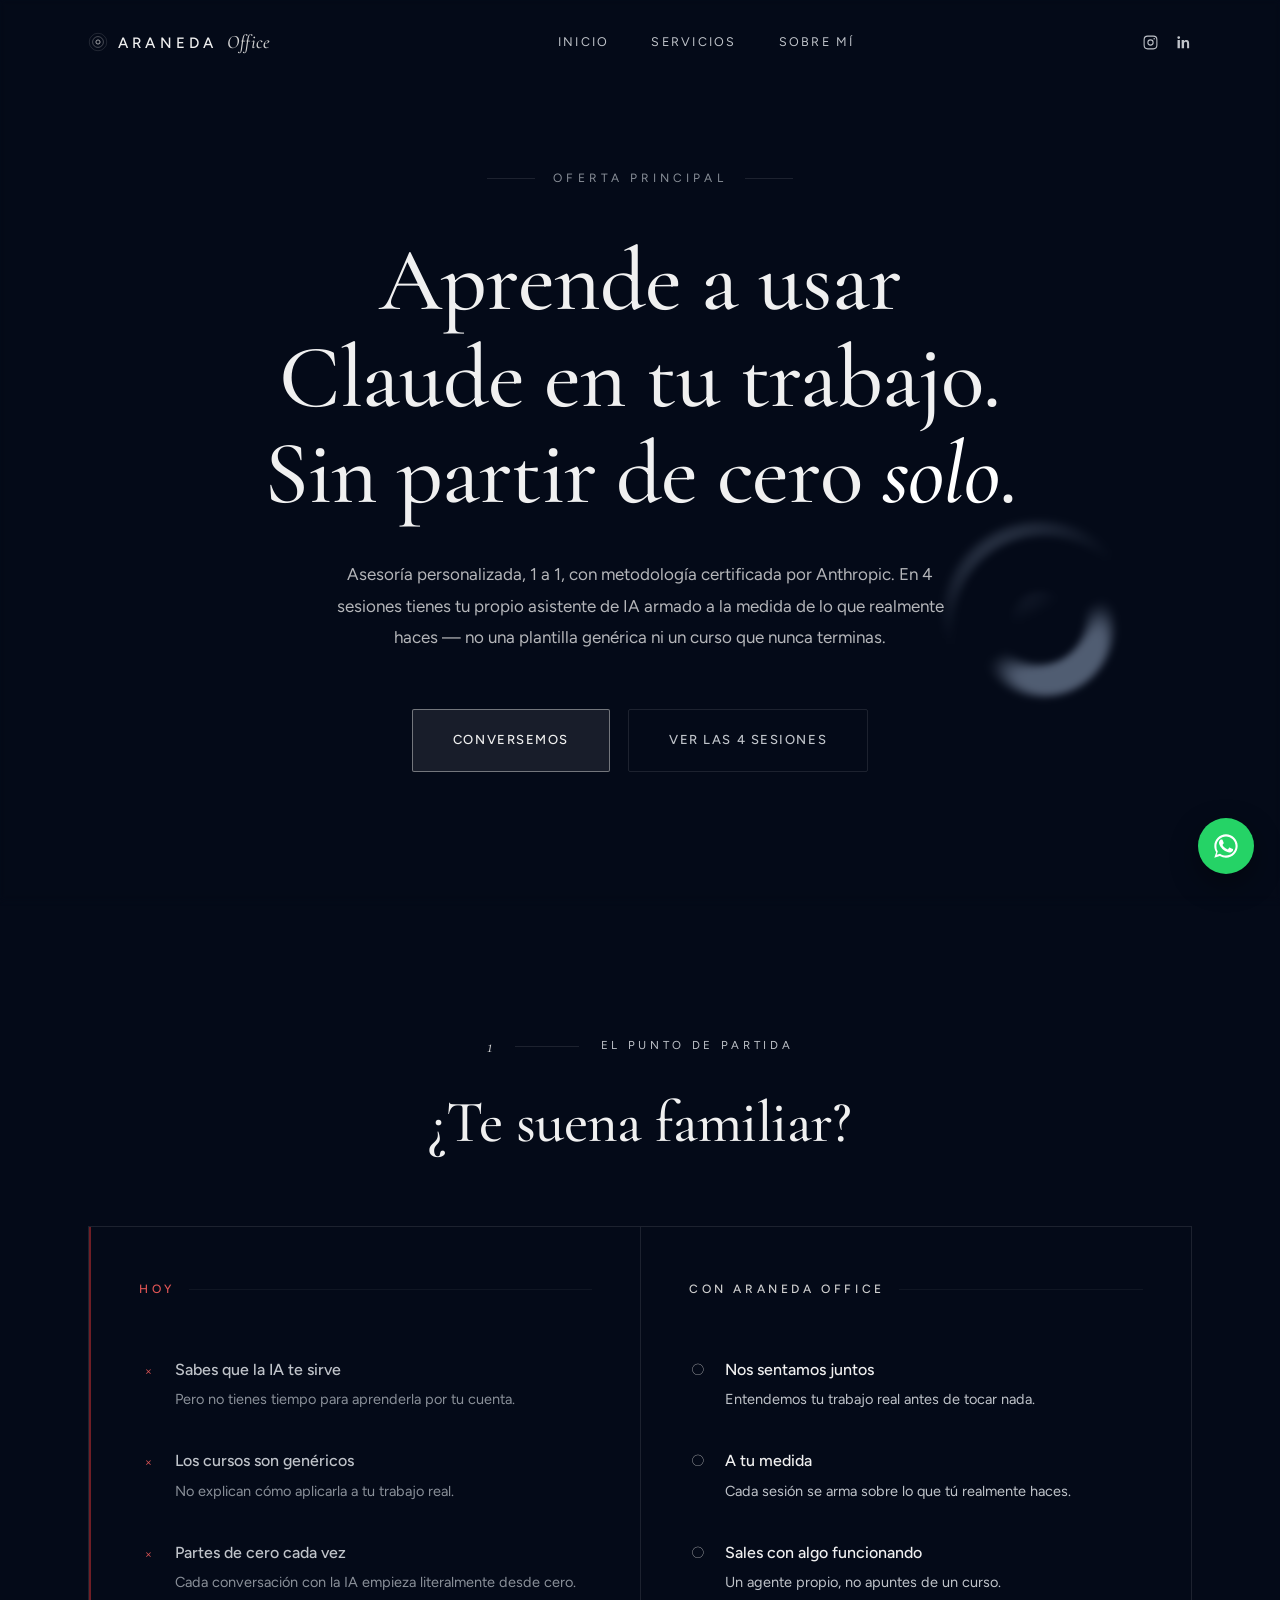
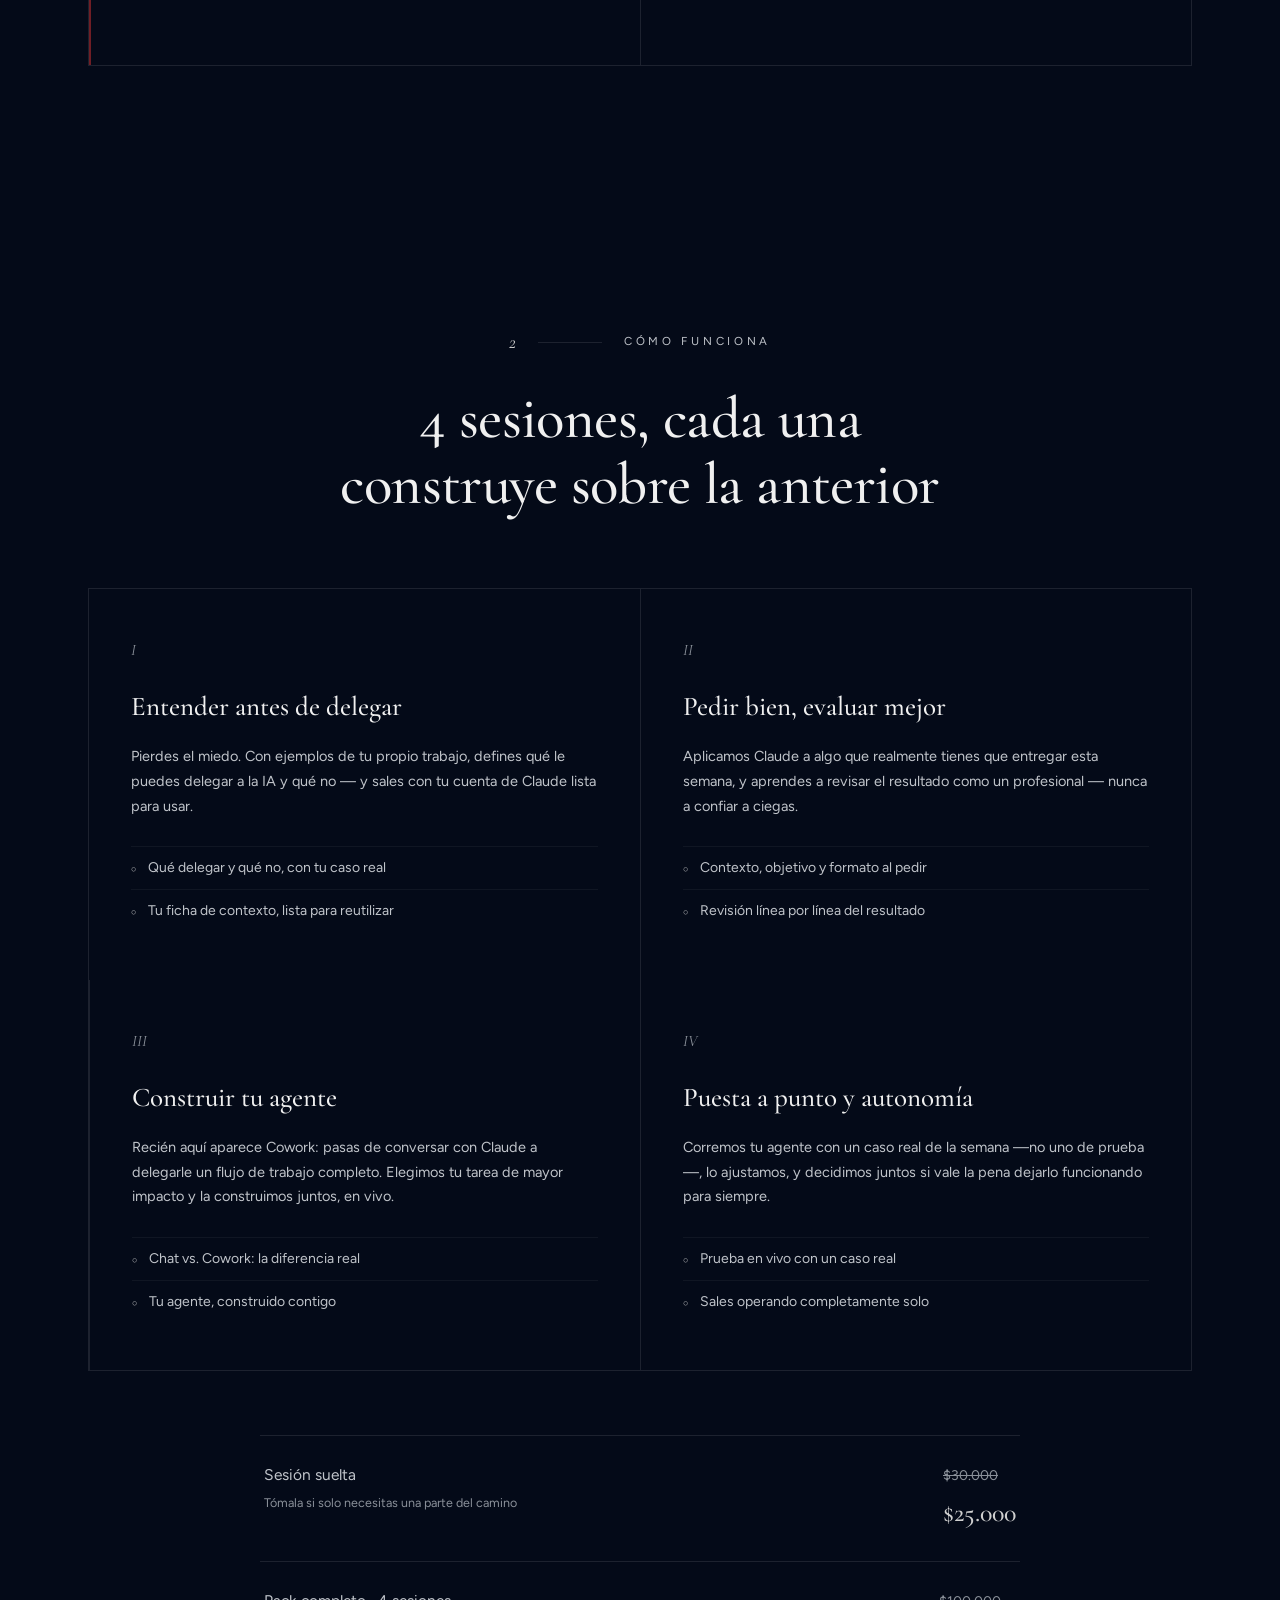
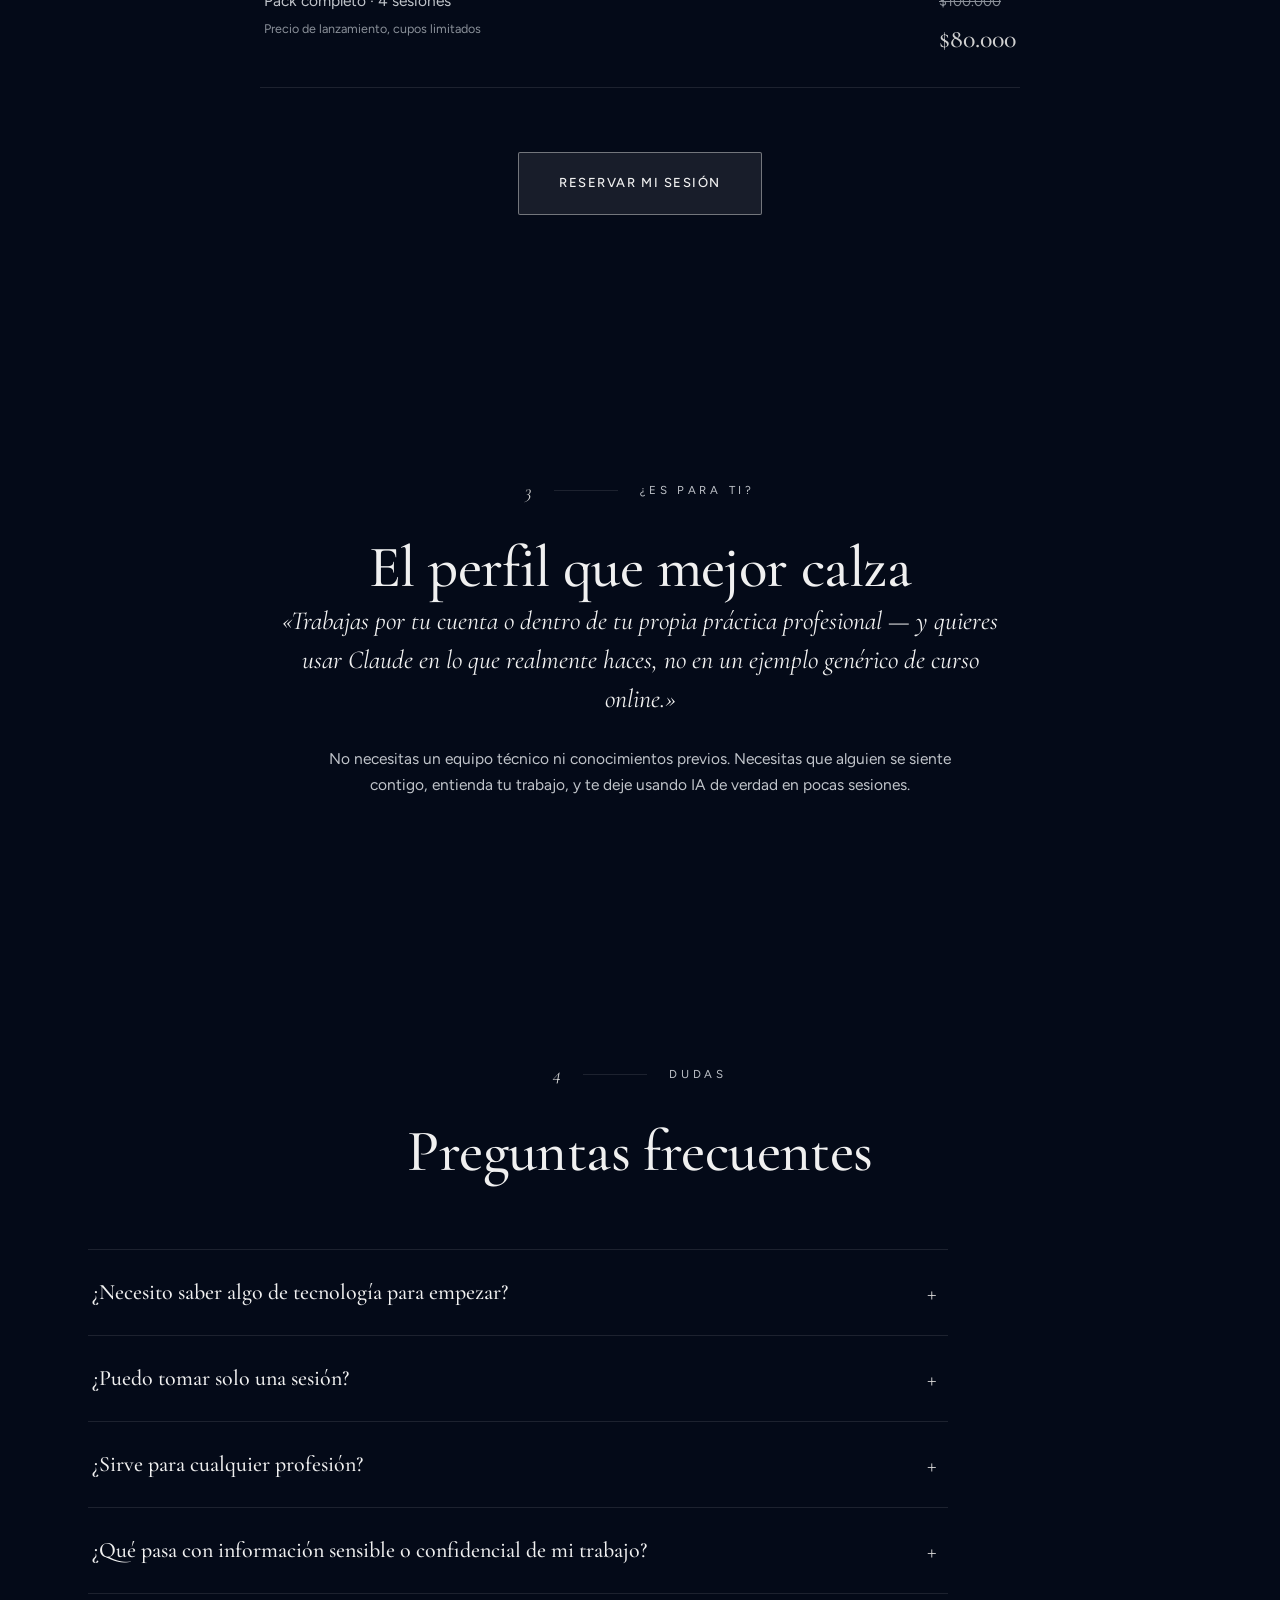
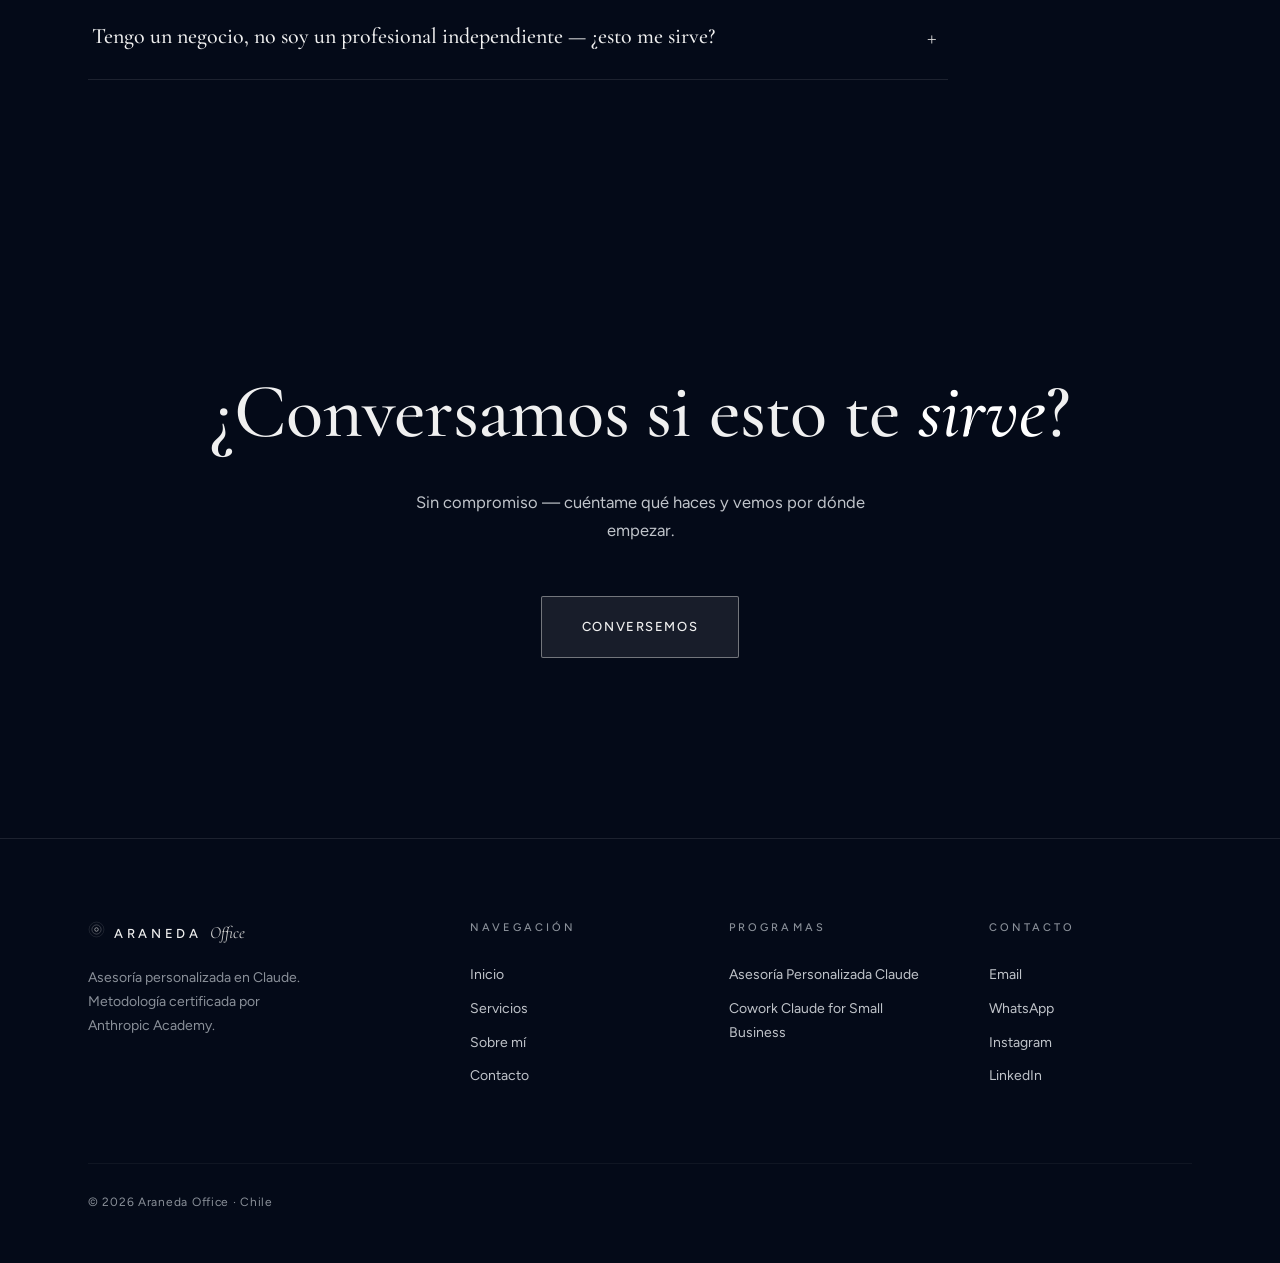
==== commit 14248361: "feat: agregar script Plausible Analytics a todas las paginas" ====
--- a/asesoria-claude.html
+++ b/asesoria-claude.html
@@ -9,6 +9,7 @@
 <link rel="preconnect" href="https://fonts.gstatic.com" crossorigin>
 <link href="https://fonts.googleapis.com/css2?family=Cormorant+Garamond:ital,wght@0,400;0,500;0,600;1,400;1,500;1,600&family=Figtree:wght@300;400;500;600;700&display=swap" rel="stylesheet">
 <link rel="stylesheet" href="styles.css">
+<script defer data-domain="aranedaoffice.cloud" src="https://araneda-office-plausible.jebrxb.easypanel.host/js/script.js"></script>
 </head>
 <body>
 
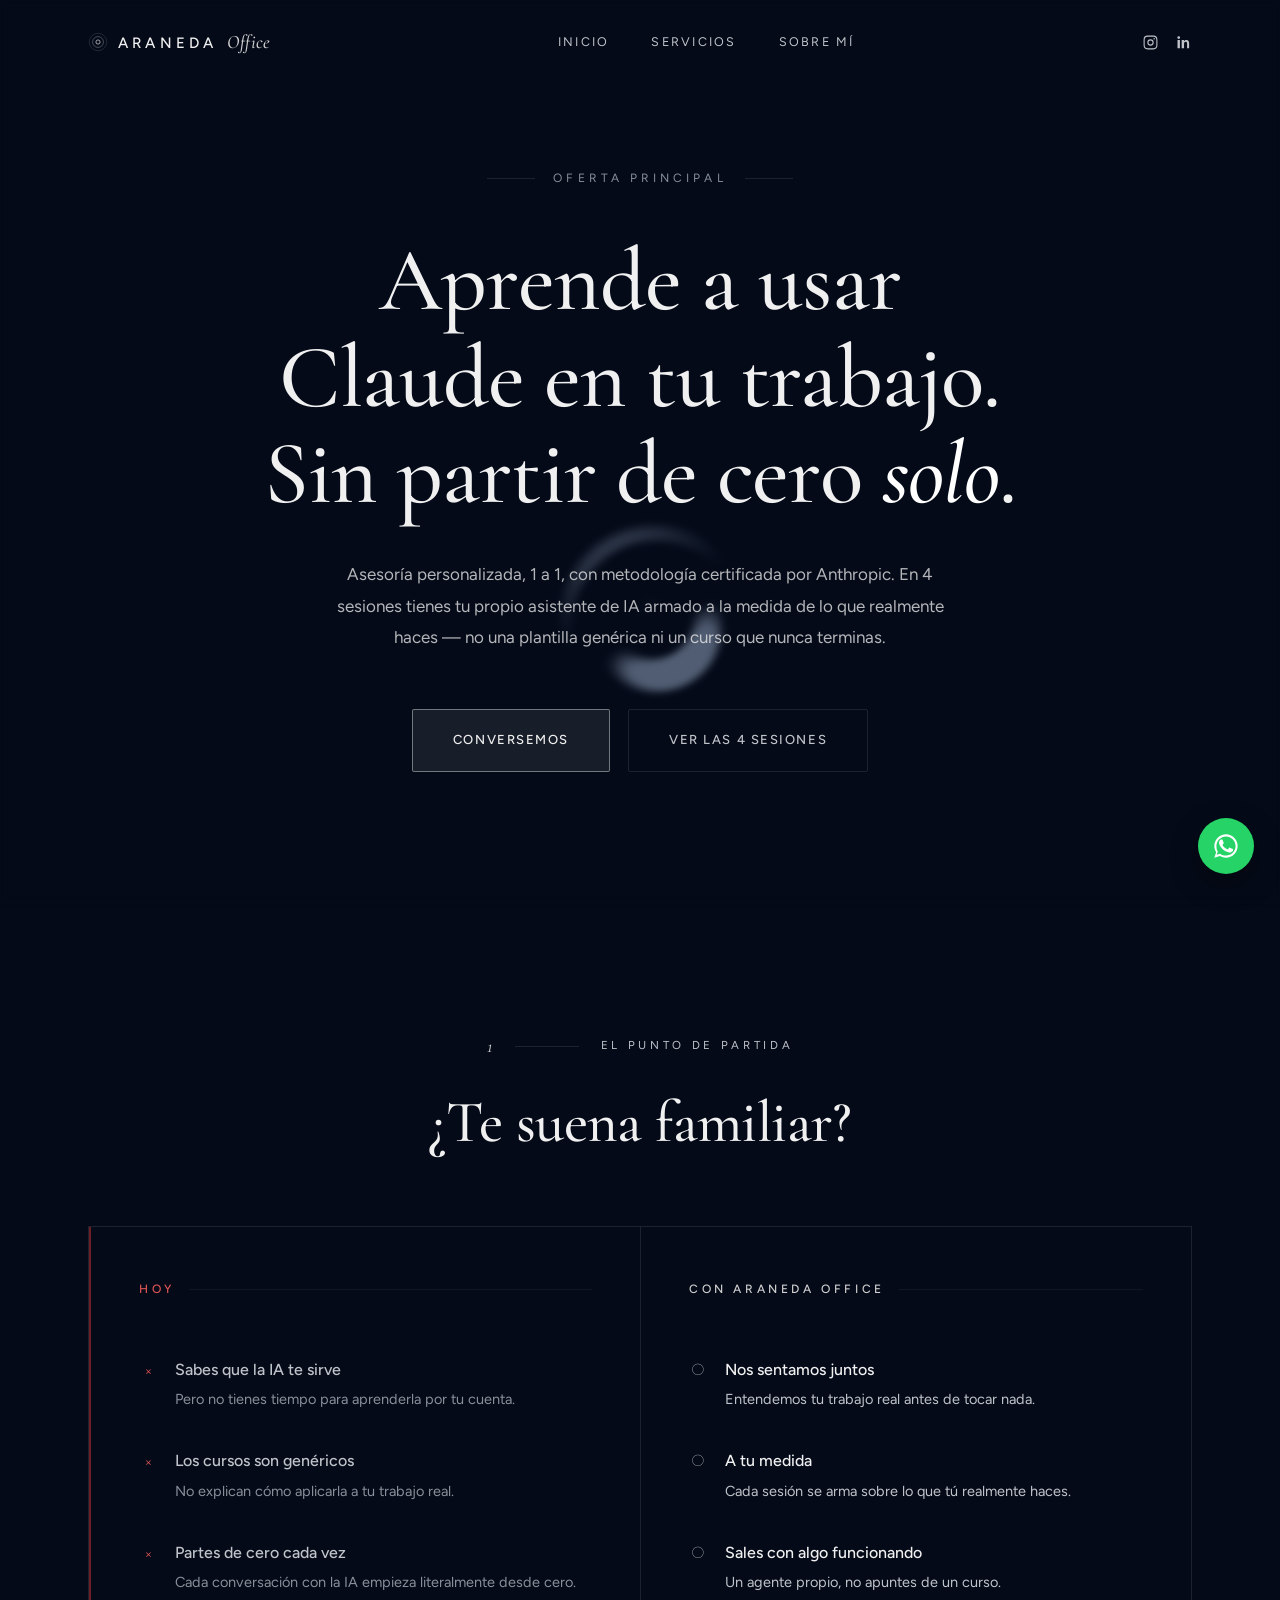
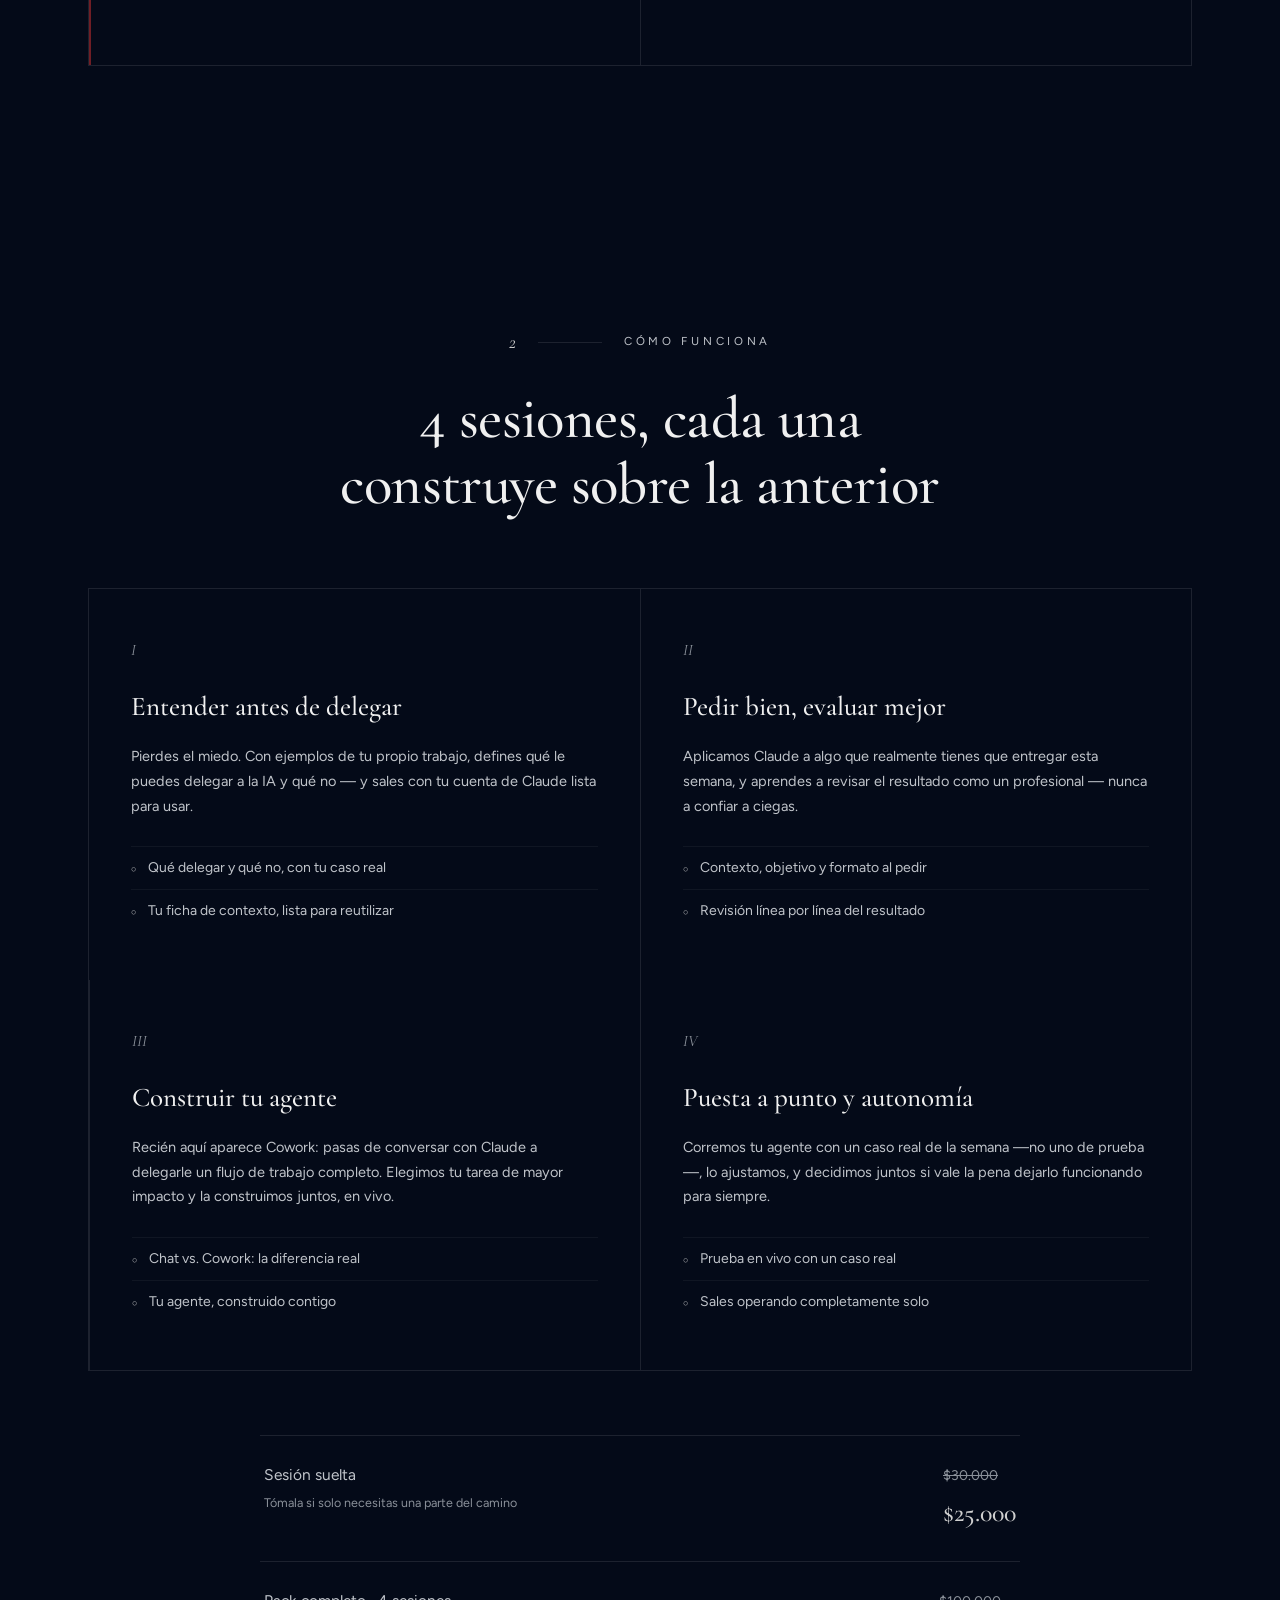
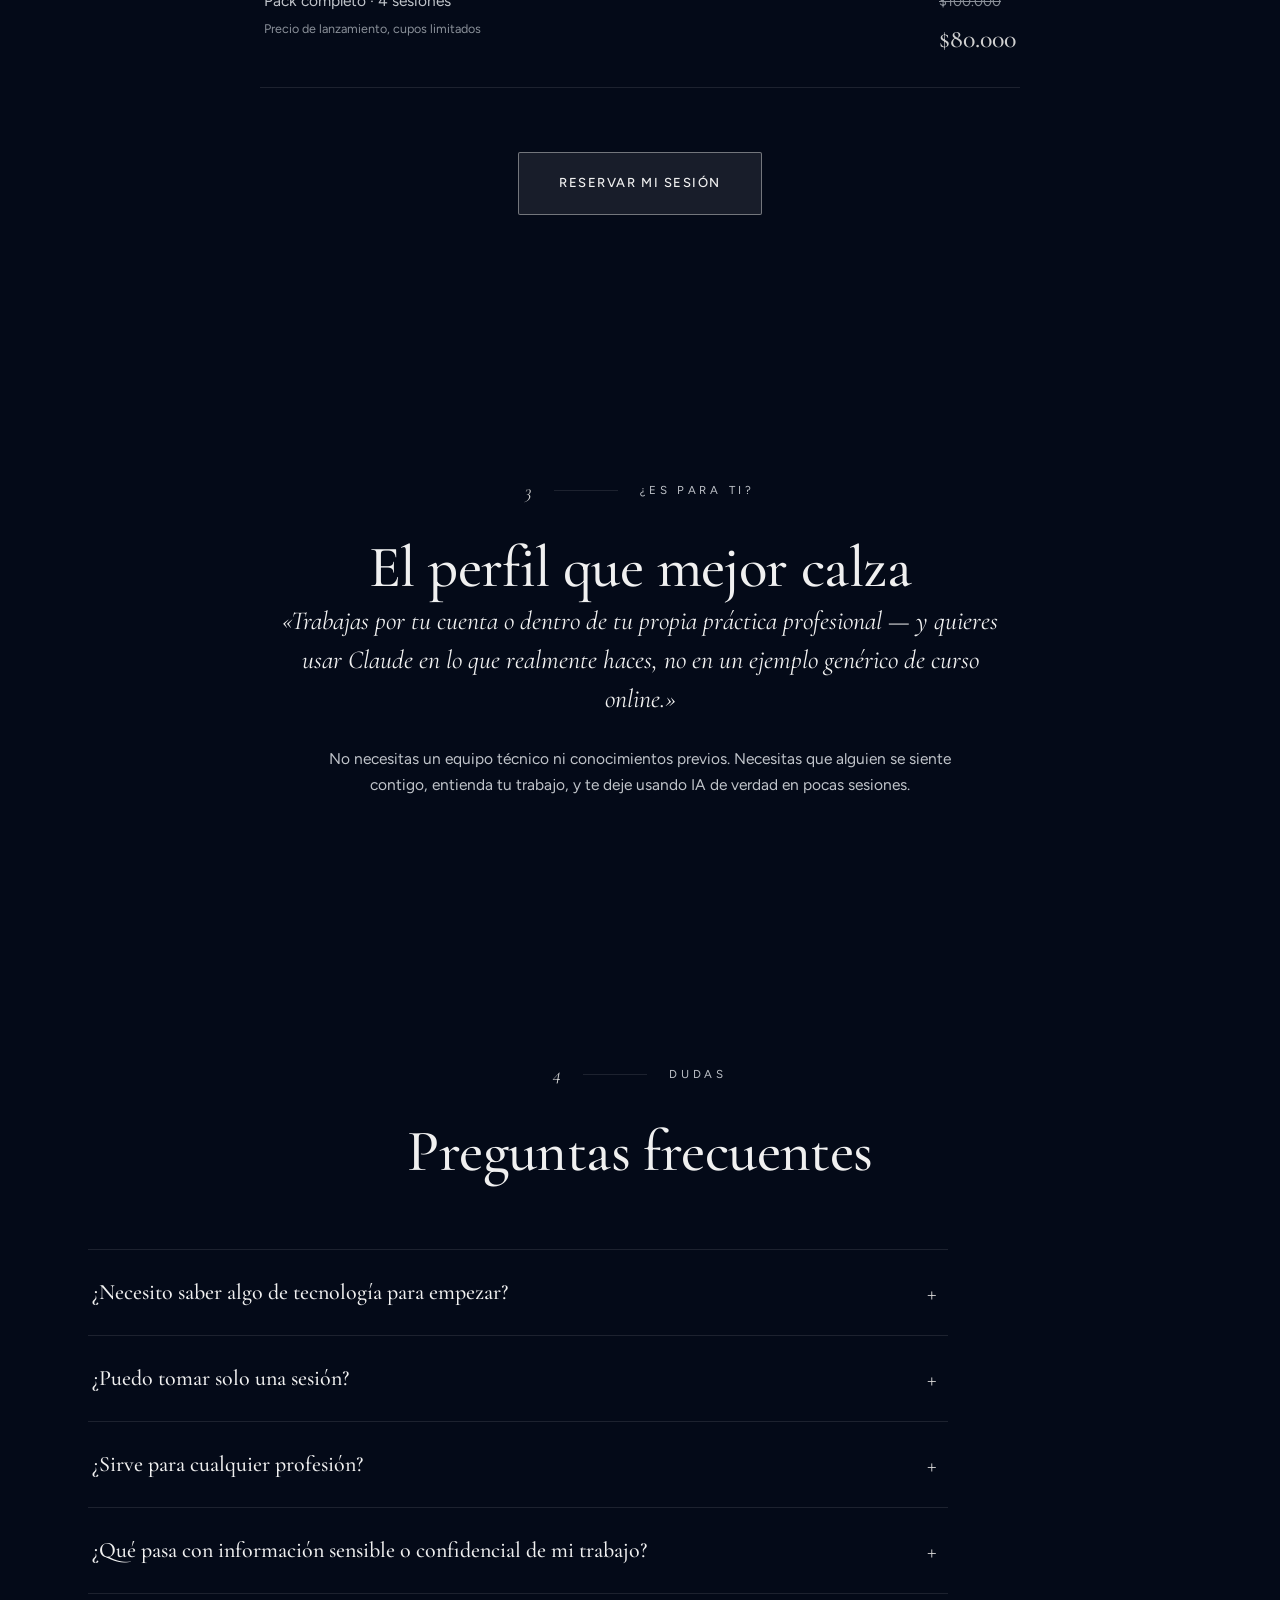
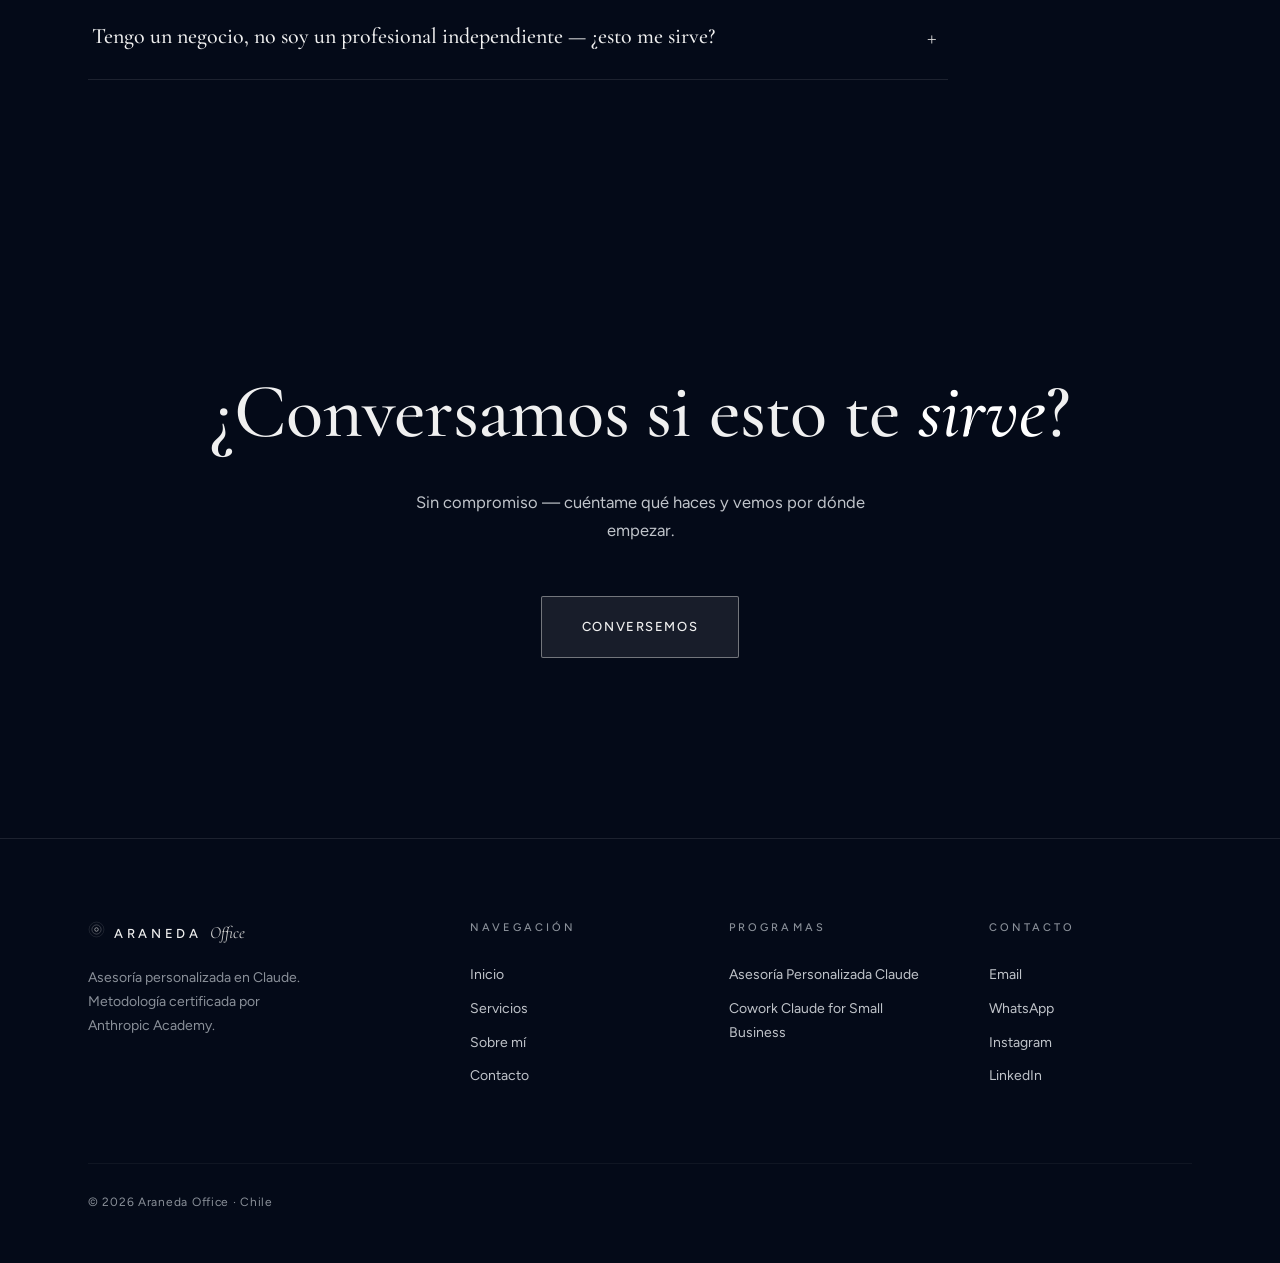
==== commit 5f97bdb0: "feat: URLs limpias sin extension .html (nginx try_files)" ====
--- a/asesoria-claude.html
+++ b/asesoria-claude.html
@@ -19,14 +19,14 @@
 
 <nav class="nv5">
   <div class="ctn nv5-in">
-    <a href="index.html" class="nv5-logo" style="text-decoration:none;">
+    <a href="/" class="nv5-logo" style="text-decoration:none;">
       <span class="mark"><svg width="20" height="20" viewBox="0 0 24 24" fill="none" stroke="currentColor" stroke-width="1" style="color:var(--ac)"><circle cx="12" cy="12" r="2.5" opacity="0.9"></circle><circle cx="12" cy="12" r="6.5" opacity="0.4"></circle><circle cx="12" cy="12" r="10.5" opacity="0.18"></circle></svg></span>
       <span class="w1">Araneda</span><span class="w2">Office</span>
     </a>
     <div class="nv5-lnk">
-      <a href="index.html">Inicio</a>
-      <a href="servicios.html">Servicios</a>
-      <a href="nosotros.html">Sobre mí</a>
+      <a href="/">Inicio</a>
+      <a href="/servicios">Servicios</a>
+      <a href="/nosotros">Sobre mí</a>
     </div>
     <div class="nv5-right">
       <div class="nv5-social">
@@ -40,16 +40,16 @@
 </nav>
 <div class="mob5">
   <div class="mob5-hd">
-    <a href="index.html" class="nv5-logo" style="text-decoration:none;">
+    <a href="/" class="nv5-logo" style="text-decoration:none;">
       <span class="mark"><svg width="20" height="20" viewBox="0 0 24 24" fill="none" stroke="currentColor" stroke-width="1" style="color:var(--ac)"><circle cx="12" cy="12" r="2.5" opacity="0.9"></circle><circle cx="12" cy="12" r="6.5" opacity="0.4"></circle><circle cx="12" cy="12" r="10.5" opacity="0.18"></circle></svg></span>
       <span class="w1">Araneda</span><span class="w2">Office</span>
     </a>
     <button class="hmb hmb-close" style="display:flex;" aria-label="Cerrar"><svg width="24" height="24" viewBox="0 0 24 24" fill="none" stroke="currentColor" stroke-width="1.5" stroke-linecap="round" stroke-linejoin="round"><line x1="18" y1="6" x2="6" y2="18"></line><line x1="6" y1="6" x2="18" y2="18"></line></svg></button>
   </div>
   <div class="mob5-lnk">
-    <a href="index.html">Inicio</a>
-    <a href="servicios.html">Servicios</a>
-    <a href="nosotros.html">Sobre mí</a>
+    <a href="/">Inicio</a>
+    <a href="/servicios">Servicios</a>
+    <a href="/nosotros">Sobre mí</a>
   </div>
   <div class="mob5-social">
     <a href="https://www.instagram.com/juandelagua.ia/" target="_blank" rel="noopener" aria-label="Instagram"><svg width="22" height="22" viewBox="0 0 24 24" fill="none" stroke="currentColor" stroke-width="1.5"><rect x="3" y="3" width="18" height="18" rx="5"></rect><circle cx="12" cy="12" r="3.7"></circle><circle cx="17.2" cy="6.8" r="1.05" fill="currentColor" stroke="none"></circle></svg></a>
@@ -191,7 +191,7 @@
       </div>
       <div class="fq5-it">
         <button class="fq5-q"><span>Tengo un negocio, no soy un profesional independiente — ¿esto me sirve?</span><span class="pm">+</span></button>
-        <div class="fq5-a"><div class="fq5-a-in">Puede que te sirva más <a href="cowork-sb.html" style="color:var(--ac);">Cowork Claude for Small Business</a> (próximamente), pensado específicamente para dueños de negocio. Si tienes dudas, <a href="https://wa.me/56984388246?text=Hola%20Juan%2C%20tengo%20una%20duda%20sobre%20cu%C3%A1l%20programa%20me%20sirve." target="_blank" rel="noopener" style="color:var(--ac);">escríbeme</a> y te oriento.</div></div>
+        <div class="fq5-a"><div class="fq5-a-in">Puede que te sirva más <a href="/cowork-sb" style="color:var(--ac);">Cowork Claude for Small Business</a> (próximamente), pensado específicamente para dueños de negocio. Si tienes dudas, <a href="https://wa.me/56984388246?text=Hola%20Juan%2C%20tengo%20una%20duda%20sobre%20cu%C3%A1l%20programa%20me%20sirve." target="_blank" rel="noopener" style="color:var(--ac);">escríbeme</a> y te oriento.</div></div>
       </div>
     </div>
   </div>
@@ -219,15 +219,15 @@
       </div>
       <div class="ft5-col">
         <h4>Navegación</h4>
-        <a href="index.html">Inicio</a>
-        <a href="servicios.html">Servicios</a>
-        <a href="nosotros.html">Sobre mí</a>
-        <a href="contacto.html">Contacto</a>
+        <a href="/">Inicio</a>
+        <a href="/servicios">Servicios</a>
+        <a href="/nosotros">Sobre mí</a>
+        <a href="/contacto">Contacto</a>
       </div>
       <div class="ft5-col">
         <h4>Programas</h4>
-        <a href="asesoria-claude.html">Asesoría Personalizada Claude</a>
-        <a href="cowork-sb.html">Cowork Claude for Small Business</a>
+        <a href="/asesoria-claude">Asesoría Personalizada Claude</a>
+        <a href="/cowork-sb">Cowork Claude for Small Business</a>
       </div>
       <div class="ft5-col">
         <h4>Contacto</h4>
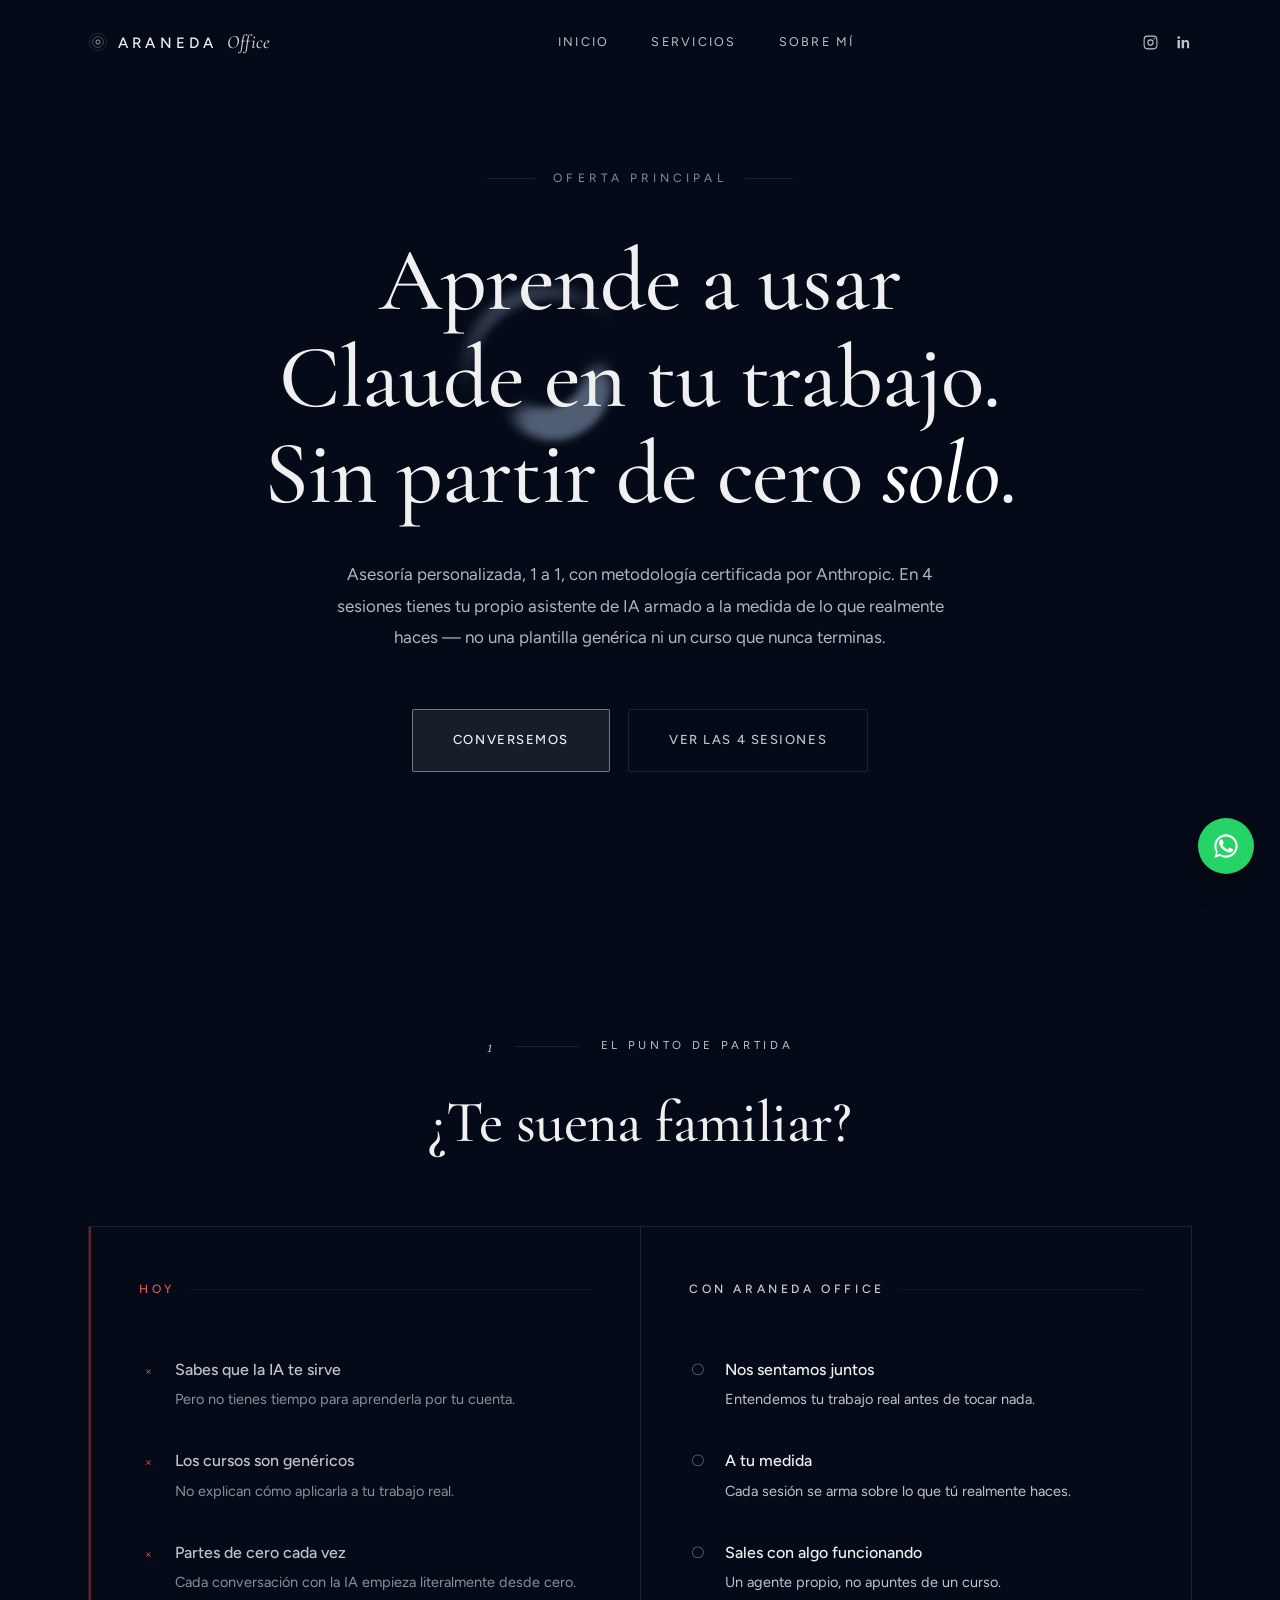
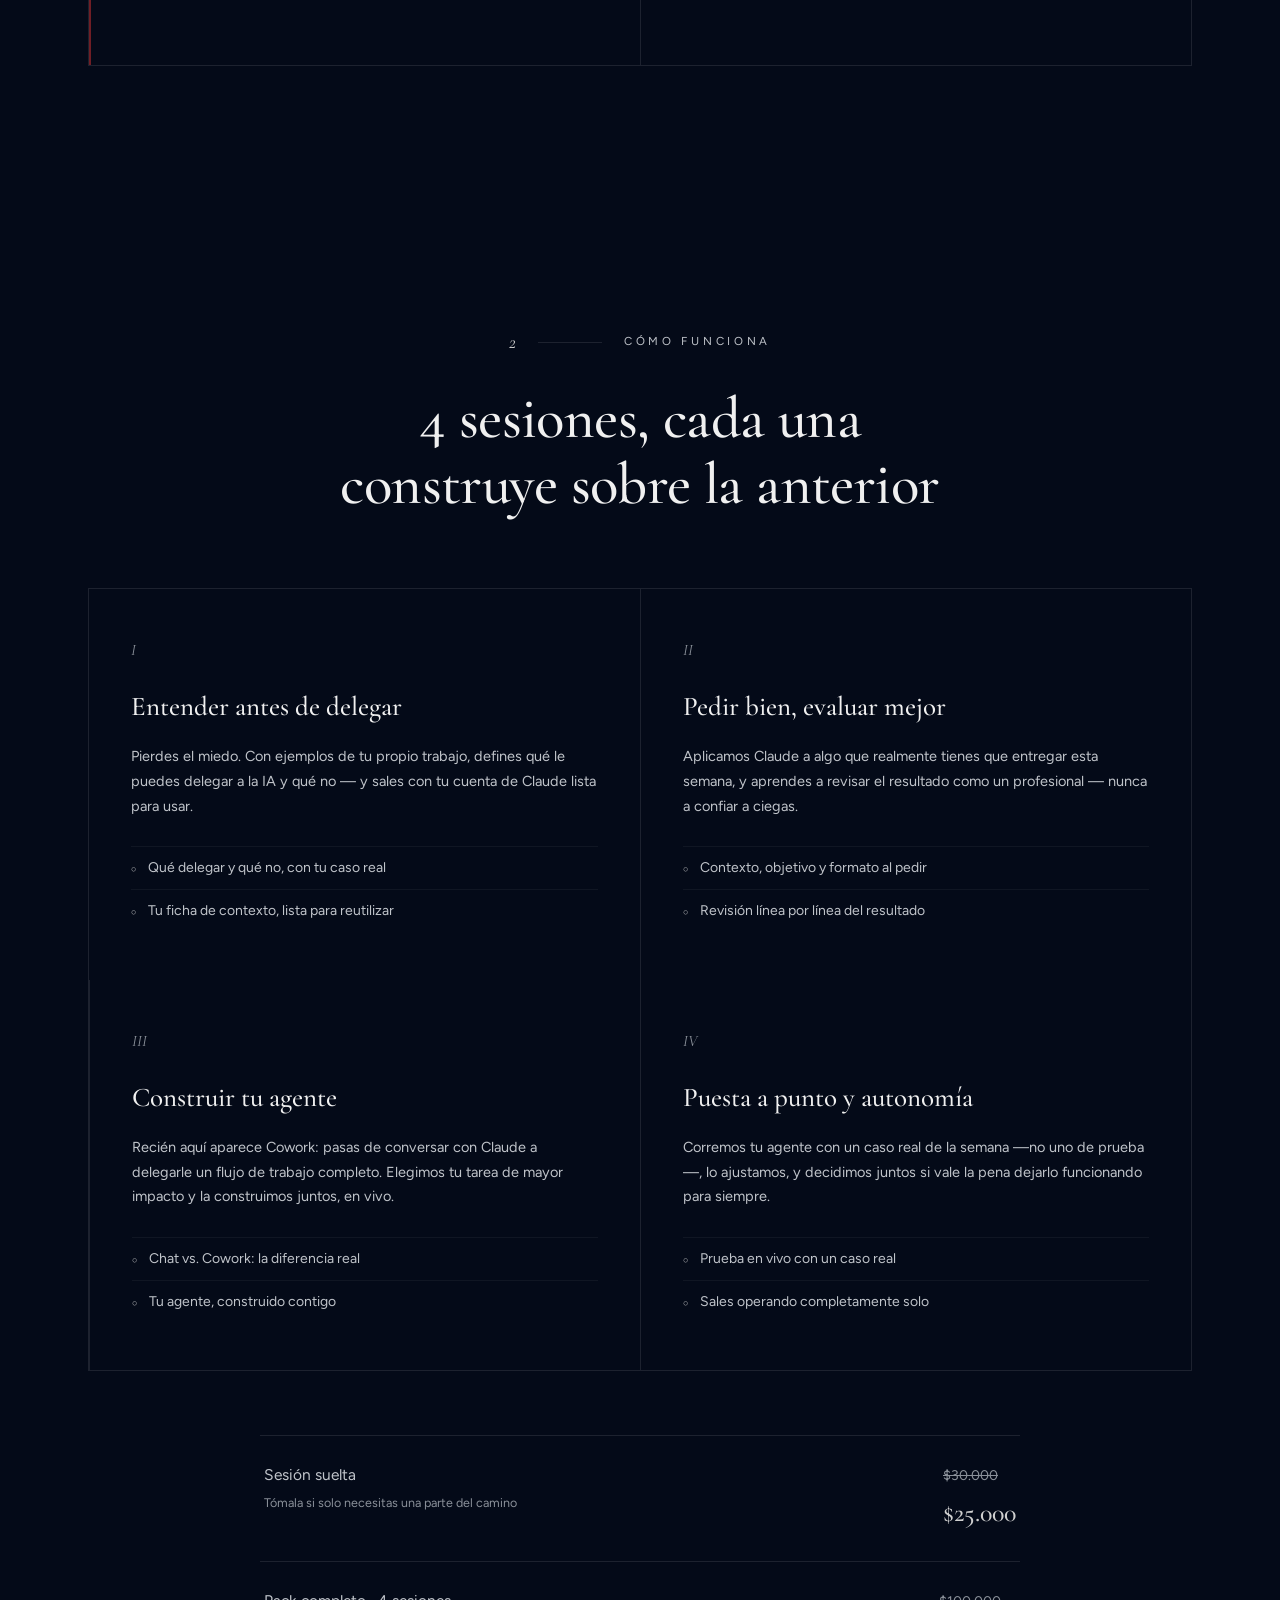
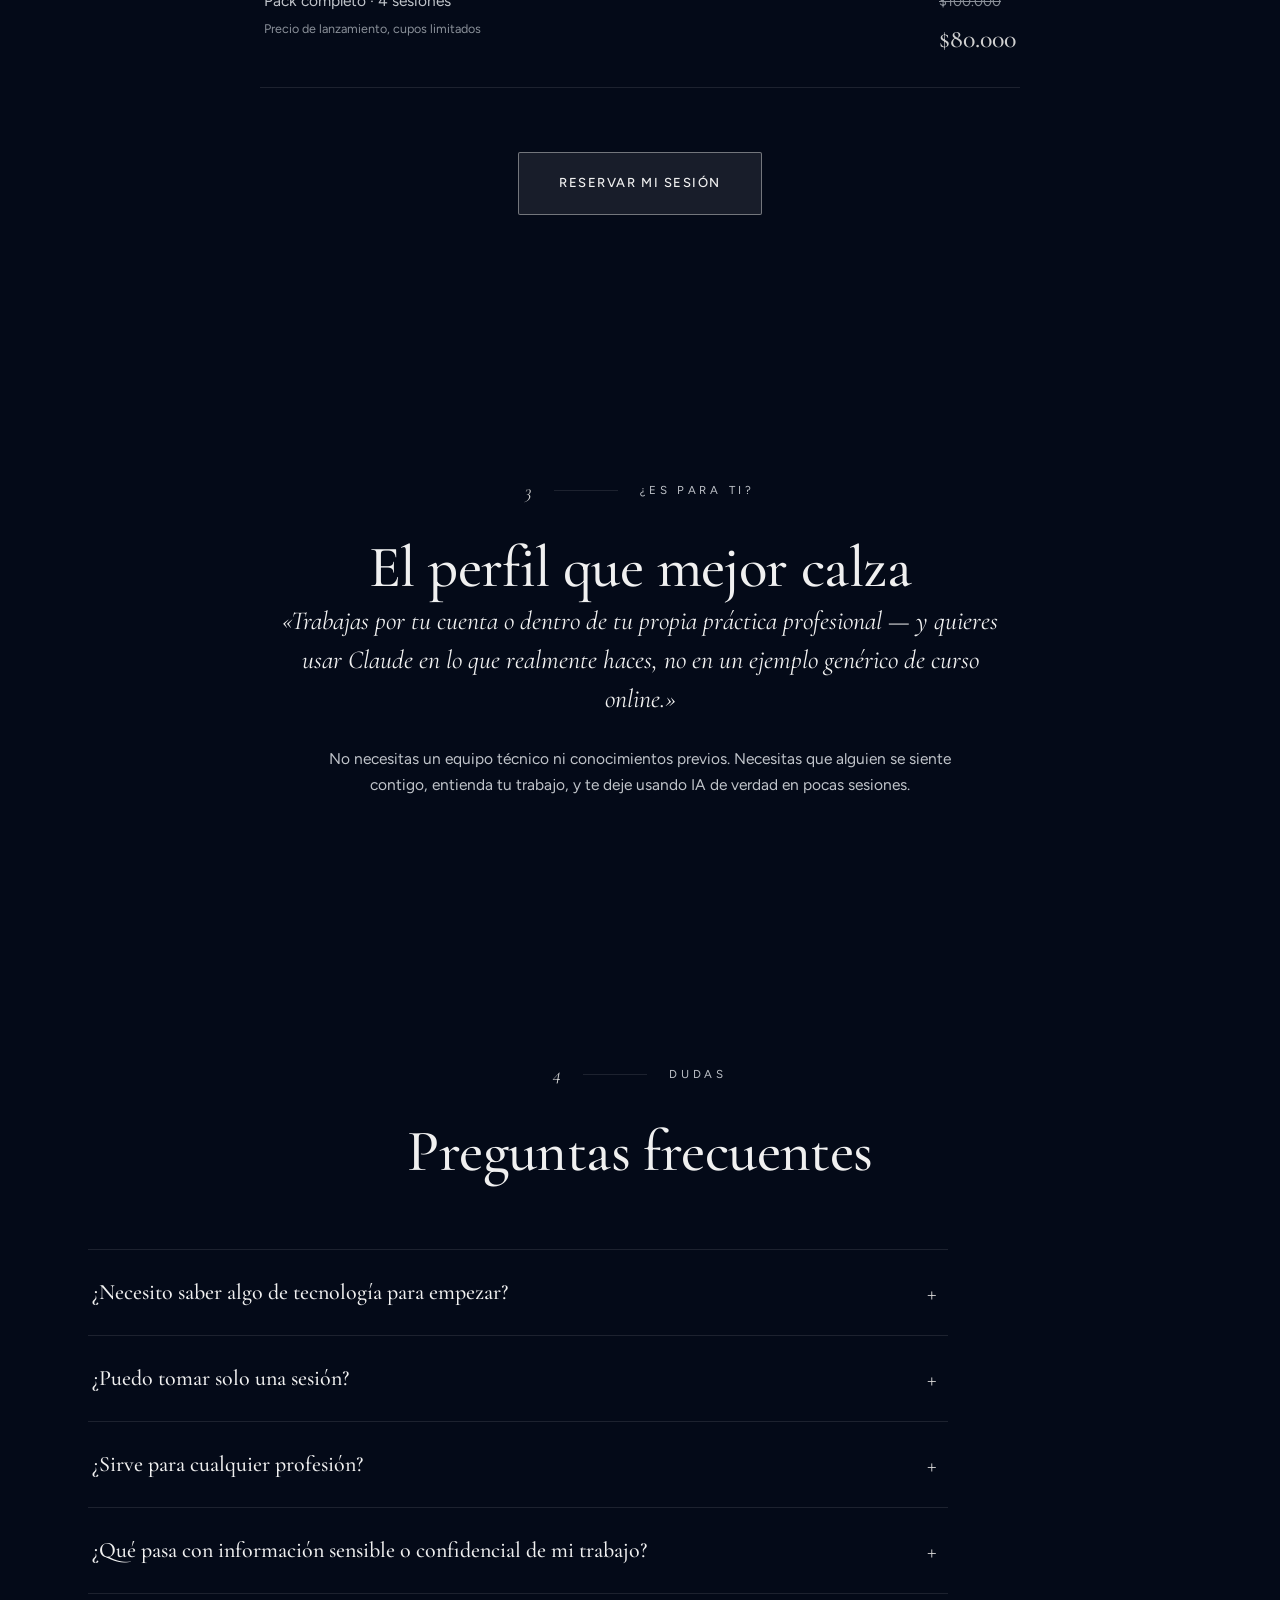
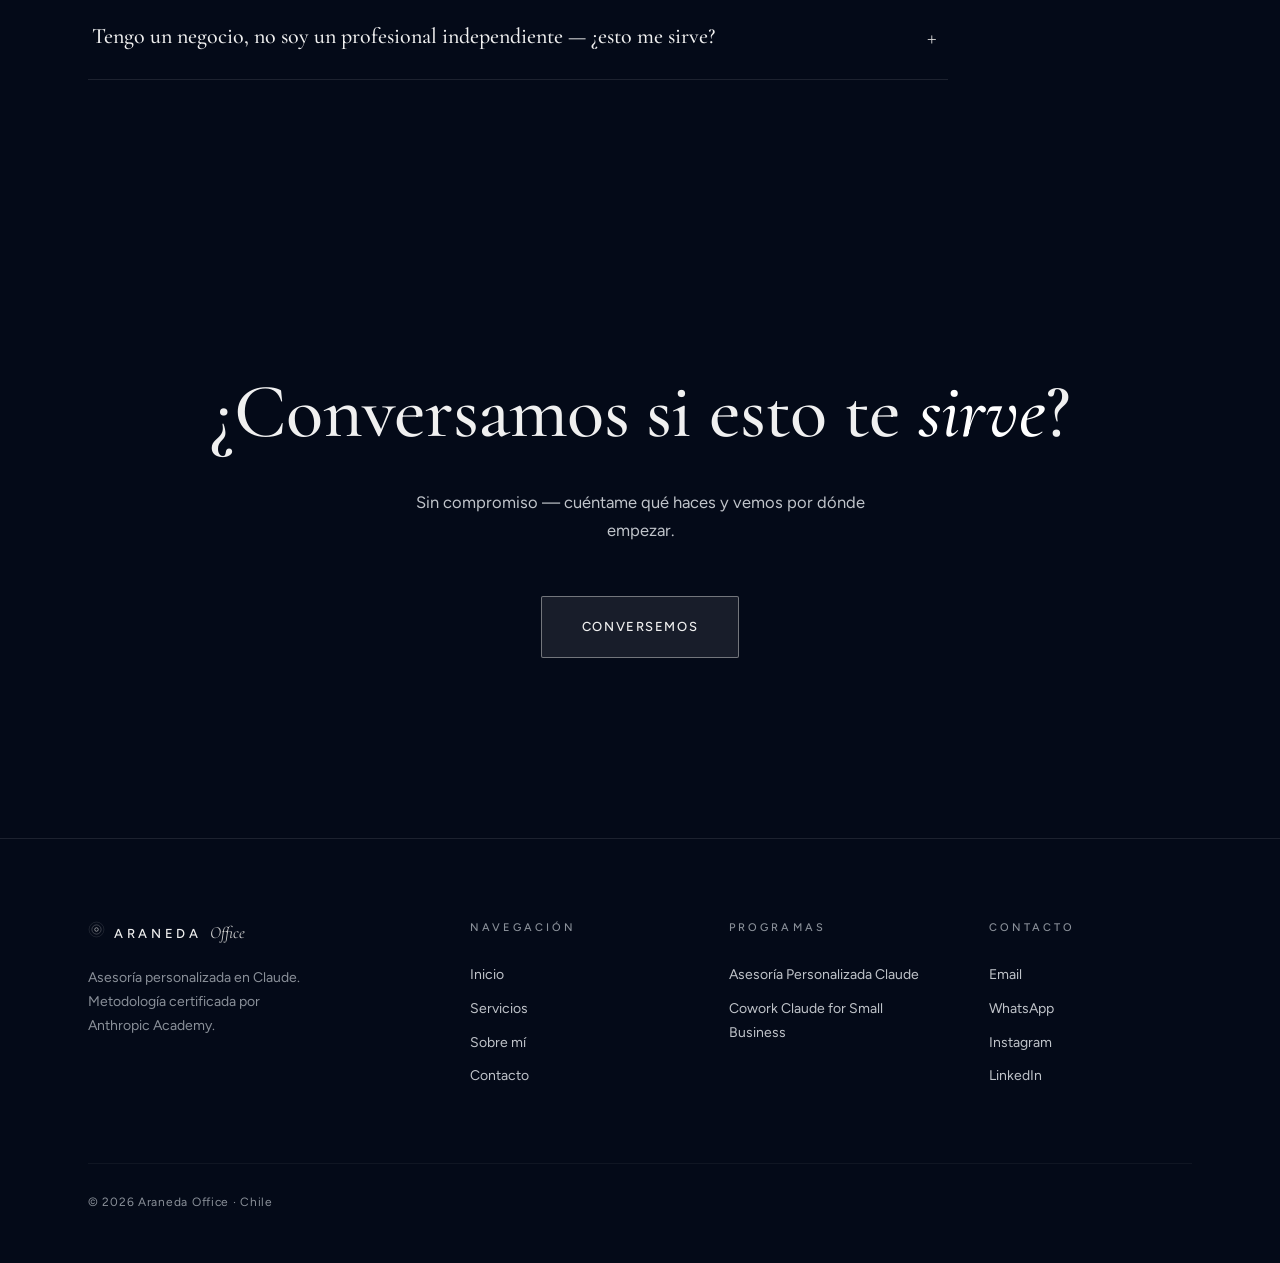
==== commit 4671ed87: "Mejoras técnicas SEO: indexación, metadatos, datos estructurados y rendimiento - Agrega sitemap.xml " ====
--- a/asesoria-claude.html
+++ b/asesoria-claude.html
@@ -5,11 +5,116 @@
 <meta name="viewport" content="width=device-width, initial-scale=1.0">
 <title>Asesoría Personalizada Claude — Araneda Office</title>
 <meta name="description" content="Asesoría 1 a 1 para aprender a usar Claude en tu trabajo. 4 sesiones, metodología certificada por Anthropic, un agente personalizado armado a tu medida.">
+<meta name="robots" content="index, follow">
+<link rel="canonical" href="https://aranedaoffice.cloud/asesoria-claude">
+<meta name="theme-color" content="#040a18">
+<link rel="icon" href="/favicon.svg" type="image/svg+xml">
+<link rel="icon" href="/assets/favicon-32.png" sizes="32x32" type="image/png">
+<link rel="apple-touch-icon" href="/assets/apple-touch-icon.png">
+<link rel="manifest" href="/site.webmanifest">
+
+<meta property="og:type" content="website">
+<meta property="og:site_name" content="Araneda Office">
+<meta property="og:locale" content="es_CL">
+<meta property="og:url" content="https://aranedaoffice.cloud/asesoria-claude">
+<meta property="og:title" content="Asesoría Personalizada Claude — Araneda Office">
+<meta property="og:description" content="Asesoría 1 a 1 para aprender a usar Claude en tu trabajo. 4 sesiones, metodología certificada por Anthropic, un agente personalizado armado a tu medida.">
+<meta property="og:image" content="https://aranedaoffice.cloud/assets/og-default.jpg">
+<meta property="og:image:width" content="1200">
+<meta property="og:image:height" content="630">
+<meta property="og:image:alt" content="Araneda Office — Asesoría personalizada en Claude">
+
+<meta name="twitter:card" content="summary_large_image">
+<meta name="twitter:title" content="Asesoría Personalizada Claude — Araneda Office">
+<meta name="twitter:description" content="Asesoría 1 a 1 para aprender a usar Claude en tu trabajo. 4 sesiones, metodología certificada por Anthropic, un agente personalizado armado a tu medida.">
+<meta name="twitter:image" content="https://aranedaoffice.cloud/assets/og-default.jpg">
 <link rel="preconnect" href="https://fonts.googleapis.com">
 <link rel="preconnect" href="https://fonts.gstatic.com" crossorigin>
 <link href="https://fonts.googleapis.com/css2?family=Cormorant+Garamond:ital,wght@0,400;0,500;0,600;1,400;1,500;1,600&family=Figtree:wght@300;400;500;600;700&display=swap" rel="stylesheet">
 <link rel="stylesheet" href="styles.css">
 <script defer data-domain="aranedaoffice.cloud" src="https://araneda-office-plausible.jebrxb.easypanel.host/js/script.js"></script>
+<script type="application/ld+json">
+{
+  "@context": "https://schema.org",
+  "@type": "ProfessionalService",
+  "@id": "https://aranedaoffice.cloud/#organization",
+  "name": "Araneda Office",
+  "url": "https://aranedaoffice.cloud/",
+  "image": "https://aranedaoffice.cloud/assets/og-default.jpg",
+  "logo": "https://aranedaoffice.cloud/assets/icon-512.png",
+  "description": "Asesoría personalizada 1 a 1 en Claude para profesionales independientes y pequeños negocios en Chile, con metodología certificada por Anthropic Academy.",
+  "priceRange": "$25.000 - $80.000 CLP",
+  "areaServed": { "@type": "Country", "name": "Chile" },
+  "email": "juanaranedagattavara@gmail.com",
+  "founder": { "@type": "Person", "name": "Juan Araneda" },
+  "sameAs": [
+    "https://www.instagram.com/juandelagua.ia/",
+    "https://www.linkedin.com/in/juan-araneda-979a2236a/"
+  ]
+}
+</script>
+<script type="application/ld+json">
+{
+  "@context": "https://schema.org",
+  "@type": "Service",
+  "@id": "https://aranedaoffice.cloud/asesoria-claude#service",
+  "name": "Asesoría Personalizada Claude",
+  "serviceType": "Asesoría personalizada en Claude AI",
+  "provider": { "@id": "https://aranedaoffice.cloud/#organization" },
+  "areaServed": { "@type": "Country", "name": "Chile" },
+  "audience": { "@type": "Audience", "audienceType": "Profesionales independientes" },
+  "description": "Cuatro sesiones 1 a 1 para aprender a usar Claude en tu trabajo real, con metodología certificada por Anthropic Academy, y salir con un agente personalizado funcionando.",
+  "url": "https://aranedaoffice.cloud/asesoria-claude",
+  "offers": [
+    { "@type": "Offer", "name": "Sesión suelta", "price": "25000", "priceCurrency": "CLP", "url": "https://aranedaoffice.cloud/asesoria-claude", "availability": "https://schema.org/InStock" },
+    { "@type": "Offer", "name": "Pack completo · 4 sesiones", "price": "80000", "priceCurrency": "CLP", "url": "https://aranedaoffice.cloud/asesoria-claude", "availability": "https://schema.org/InStock" }
+  ]
+}
+</script>
+<script type="application/ld+json">
+{
+  "@context": "https://schema.org",
+  "@type": "FAQPage",
+  "mainEntity": [
+    {
+      "@type": "Question",
+      "name": "¿Necesito saber algo de tecnología para empezar?",
+      "acceptedAnswer": { "@type": "Answer", "text": "No. Está pensado para alguien que parte desde cero." }
+    },
+    {
+      "@type": "Question",
+      "name": "¿Puedo tomar solo una sesión?",
+      "acceptedAnswer": { "@type": "Answer", "text": "Sí — se venden sueltas a precio de lanzamiento de $25.000 cada una, aunque el pack de las 4 tiene mejor precio y sigue un camino pensado para que cada sesión construya sobre la anterior." }
+    },
+    {
+      "@type": "Question",
+      "name": "¿Sirve para cualquier profesión?",
+      "acceptedAnswer": { "@type": "Answer", "text": "Sí — el contenido de la sesión 2 en adelante se adapta a lo que tú hagas (clases, informes, atención a tus clientes, lo que sea). No es una plantilla fija." }
+    },
+    {
+      "@type": "Question",
+      "name": "¿Qué pasa con información sensible o confidencial de mi trabajo?",
+      "acceptedAnswer": { "@type": "Answer", "text": "Se trata desde la primera sesión — hay reglas claras sobre qué nunca debe compartirse con una IA de uso general, antes de tocar nada de tu información real." }
+    },
+    {
+      "@type": "Question",
+      "name": "Tengo un negocio, no soy un profesional independiente — ¿esto me sirve?",
+      "acceptedAnswer": { "@type": "Answer", "text": "Puede que te sirva más Cowork Claude for Small Business (próximamente), pensado específicamente para dueños de negocio. Si tienes dudas, escríbeme y te oriento." }
+    }
+  ]
+}
+</script>
+<script type="application/ld+json">
+{
+  "@context": "https://schema.org",
+  "@type": "BreadcrumbList",
+  "itemListElement": [
+    { "@type": "ListItem", "position": 1, "name": "Inicio", "item": "https://aranedaoffice.cloud/" },
+    { "@type": "ListItem", "position": 2, "name": "Servicios", "item": "https://aranedaoffice.cloud/servicios" },
+    { "@type": "ListItem", "position": 3, "name": "Asesoría Personalizada Claude", "item": "https://aranedaoffice.cloud/asesoria-claude" }
+  ]
+}
+</script>
 </head>
 <body>
 
